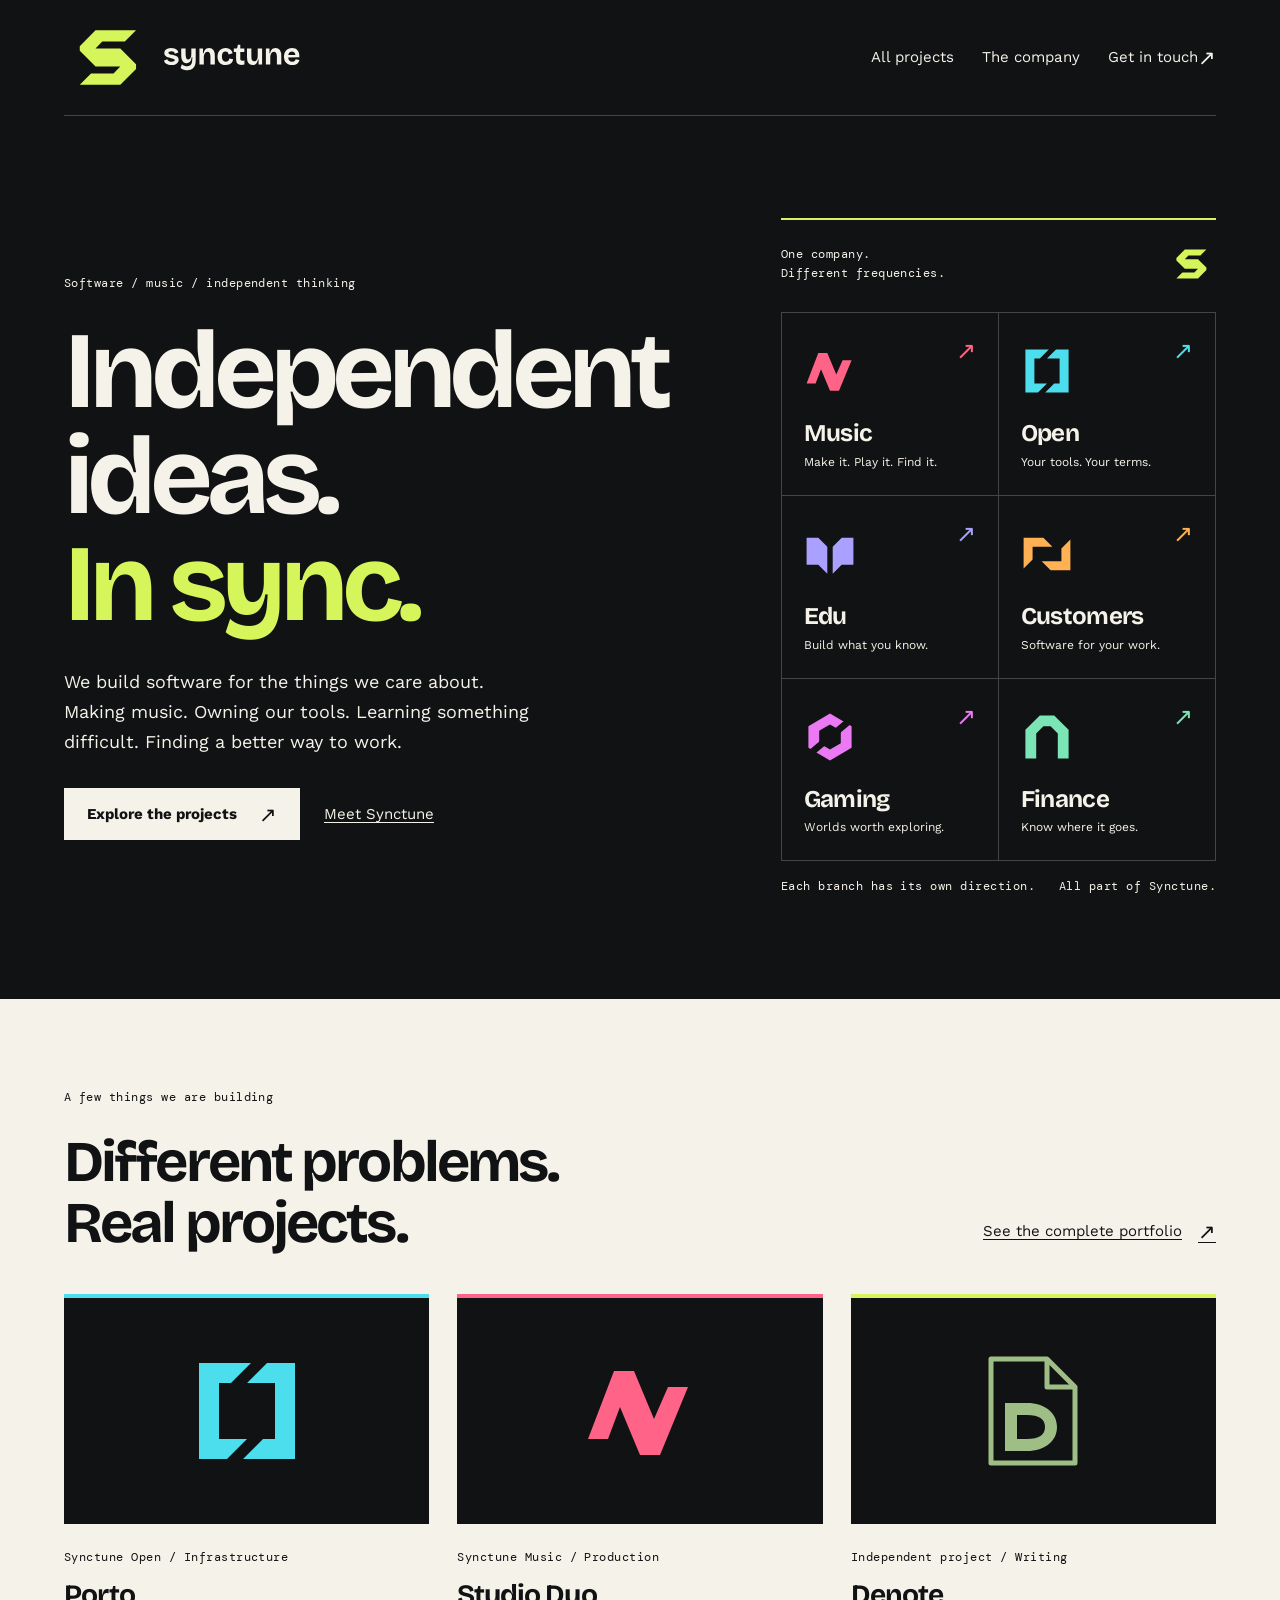
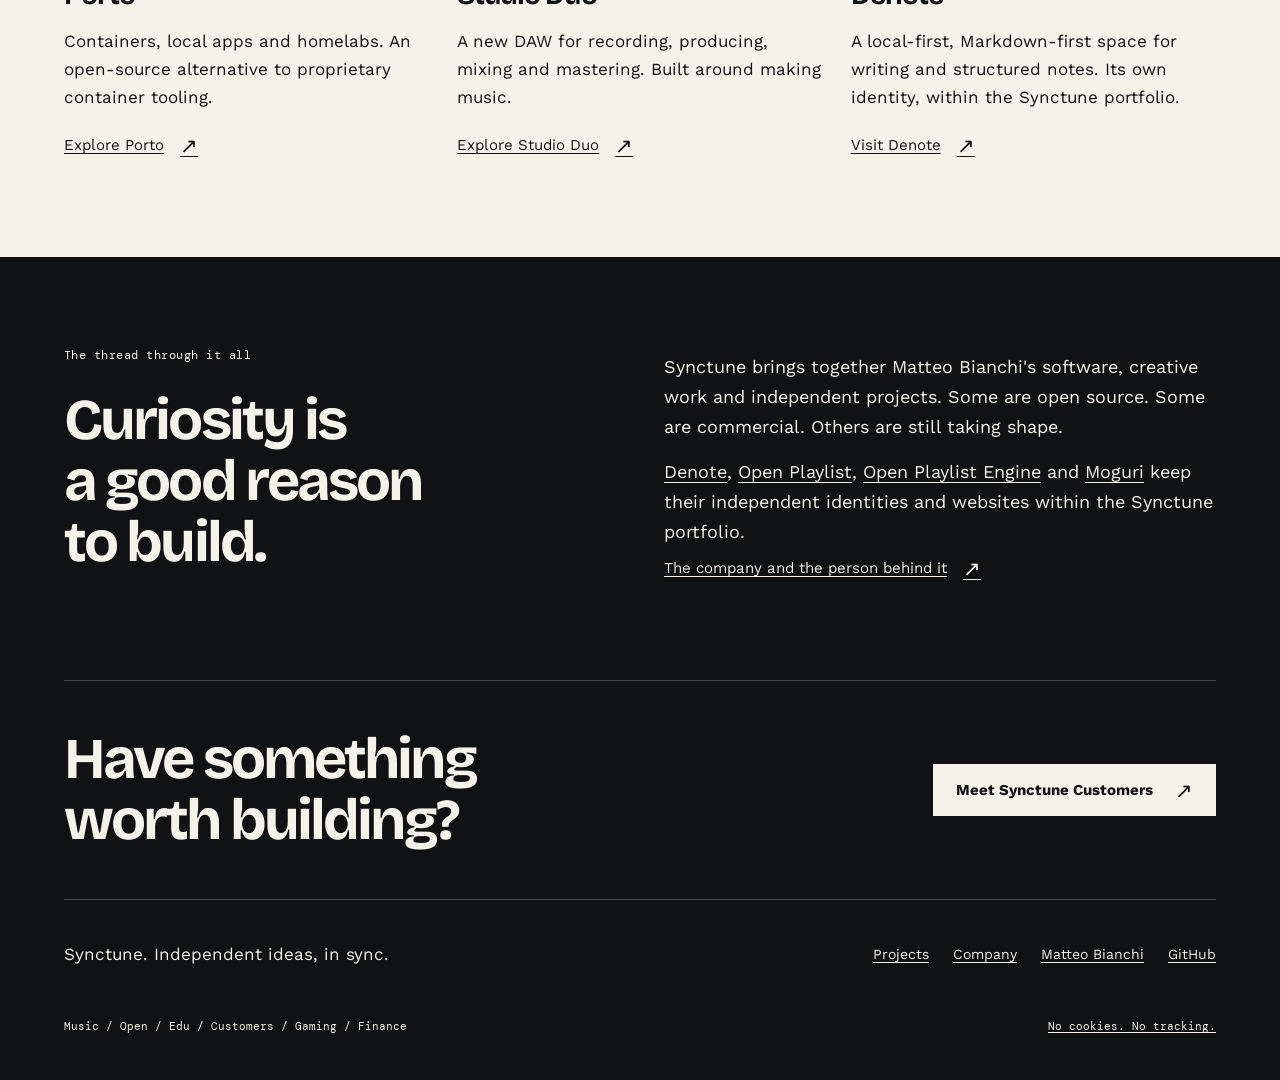
==== index.html @ 3200388b "Link independent projects to their planned websites" ====
<!doctype html>
<html lang="en">
<head>
  <meta charset="utf-8">
  <meta name="viewport" content="width=device-width, initial-scale=1">
  <meta name="description" content="Synctune is an independent company building software, music tools, games and practical ways to learn. Explore our branches, projects and the people behind them.">
  <meta name="theme-color" content="#111214">
  <meta property="og:type" content="website">
  <meta property="og:title" content="Synctune | Independent ideas, in sync">
  <meta property="og:description" content="Software, music, games and independent thinking. Meet the Synctune family.">
  <meta property="og:url" content="https://synctune.it/">
  <meta property="og:image" content="https://synctune.it/assets/social.png">
  <meta property="og:image:alt" content="Synctune's acid-citron Counterphase symbol and wordmark.">
  <link rel="canonical" href="https://synctune.it/">
  <link rel="icon" href="assets/favicon.svg" type="image/svg+xml">
  <link rel="apple-touch-icon" href="assets/apple-touch-icon.png">
  <link rel="stylesheet" href="assets/styles.css">
  <link rel="preload" href="assets/fonts/BricolageGrotesque-Bold.ttf" as="font" type="font/ttf" crossorigin>
  <title>Synctune | Independent ideas, in sync</title>
</head>
<body>
  <a class="skip-link" href="#main">Skip to content</a>
  <header class="site-header wrap">
    <a class="brand" href="index.html"><img src="assets/logo.svg" alt="Synctune home" width="881" height="320"></a>
    <nav class="site-nav" aria-label="Main navigation">
      <a href="projects.html">All projects</a>
      <a href="about.html">The company</a>
      <a href="about.html#contact">Get in touch <span class="arrow" aria-hidden="true">&#8599;</span></a>
    </nav>
  </header>
  <main id="main" tabindex="-1">
    <section class="hero wrap" aria-labelledby="hero-title">
      <div class="hero-copy">
        <p class="eyebrow">Software / music / independent thinking</p>
        <h1 id="hero-title">Independent<br>ideas.<br><span class="accent">In sync.</span></h1>
        <p>We build software for the things we care about. Making music. Owning our tools. Learning something difficult. Finding a better way to work.</p>
        <div class="actions">
          <a class="button" href="projects.html">Explore the projects <span class="arrow" aria-hidden="true">&#8599;</span></a>
          <a class="text-link" href="about.html">Meet Synctune</a>
        </div>
      </div>
      <div class="switchboard">
        <div class="board-heading">
          <p class="mono">One company.<br>Different frequencies.</p>
          <img src="assets/symbol.svg" alt="" width="320" height="320">
        </div>
        <nav class="routes" aria-label="Synctune branches">
          <a class="route theme-music" href="https://music.synctune.it">
            <img src="assets/branches/music.svg" alt="" width="320" height="320">
            <span><strong>Music</strong><small>Make it. Play it. Find it.</small></span>
            <span class="arrow" aria-hidden="true">&#8599;</span>
          </a>
          <a class="route theme-open" href="https://open.synctune.it">
            <img src="assets/branches/open.svg" alt="" width="320" height="320">
            <span><strong>Open</strong><small>Your tools. Your terms.</small></span>
            <span class="arrow" aria-hidden="true">&#8599;</span>
          </a>
          <a class="route theme-edu" href="https://edu.synctune.it">
            <img src="assets/branches/edu.svg" alt="" width="320" height="320">
            <span><strong>Edu</strong><small>Build what you know.</small></span>
            <span class="arrow" aria-hidden="true">&#8599;</span>
          </a>
          <a class="route theme-customers" href="https://customers.synctune.it">
            <img src="assets/branches/customers.svg" alt="" width="320" height="320">
            <span><strong>Customers</strong><small>Software for your work.</small></span>
            <span class="arrow" aria-hidden="true">&#8599;</span>
          </a>
          <a class="route theme-gaming" href="https://gaming.synctune.it">
            <img src="assets/branches/gaming.svg" alt="" width="320" height="320">
            <span><strong>Gaming</strong><small>Worlds worth exploring.</small></span>
            <span class="arrow" aria-hidden="true">&#8599;</span>
          </a>
          <a class="route theme-finance" href="https://finance.synctune.it">
            <img src="assets/branches/finance.svg" alt="" width="320" height="320">
            <span><strong>Finance</strong><small>Know where it goes.</small></span>
            <span class="arrow" aria-hidden="true">&#8599;</span>
          </a>
        </nav>
        <div class="board-caption mono">
          <span>Each branch has its own direction.</span>
          <span>All part of Synctune.</span>
        </div>
      </div>
    </section>
    <section class="section light" aria-labelledby="selected-title">
      <div class="wrap">
        <div class="section-heading">
          <div><p class="eyebrow">A few things we are building</p><h2 id="selected-title">Different problems.<br>Real projects.</h2></div>
          <a class="text-link" href="projects.html">See the complete portfolio <span class="arrow" aria-hidden="true">&#8599;</span></a>
        </div>
        <div class="featured-grid">
          <article class="featured theme-open">
            <div class="featured-art"><img src="assets/branches/open.svg" alt="" width="320" height="320" loading="lazy"></div>
            <p class="meta">Synctune Open / Infrastructure</p>
            <h3>Porto</h3>
            <p>Containers, local apps and homelabs. An open-source alternative to proprietary container tooling.</p>
            <a class="text-link" href="https://github.com/mbianchidev/porto">Explore Porto <span class="arrow" aria-hidden="true">&#8599;</span></a>
          </article>
          <article class="featured theme-music">
            <div class="featured-art"><img src="assets/branches/music.svg" alt="" width="320" height="320" loading="lazy"></div>
            <p class="meta">Synctune Music / Production</p>
            <h3>Studio Duo</h3>
            <p>A new DAW for recording, producing, mixing and mastering. Built around making music.</p>
            <a class="text-link" href="https://github.com/mbianchidev/studio-duo">Explore Studio Duo <span class="arrow" aria-hidden="true">&#8599;</span></a>
          </article>
          <article class="featured">
            <div class="featured-art"><img src="assets/denote.svg" alt="" width="320" height="320" loading="lazy"></div>
            <p class="meta">Independent project / Writing</p>
            <h3>Denote</h3>
            <p>A local-first, Markdown-first space for writing and structured notes. Its own identity, within the Synctune portfolio.</p>
            <a class="text-link" href="https://denote.synctune.it">Visit Denote <span class="arrow" aria-hidden="true">&#8599;</span></a>
          </article>
        </div>
      </div>
    </section>
    <section class="section wrap" aria-labelledby="company-title">
      <div class="statement">
        <div><p class="eyebrow">The thread through it all</p><h2 id="company-title">Curiosity is<br>a good reason<br>to build.</h2></div>
        <div class="statement-copy">
          <p>Synctune brings together Matteo Bianchi's software, creative work and independent projects. Some are open source. Some are commercial. Others are still taking shape.</p>
          <p><a href="https://denote.synctune.it">Denote</a>, <a href="https://open-playlist.synctune.it">Open Playlist</a>, <a href="https://op-engine.synctune.it">Open Playlist Engine</a> and <a href="https://moguri.synctune.it">Moguri</a> keep their independent identities and websites within the Synctune portfolio.</p>
          <a class="text-link" href="about.html">The company and the person behind it <span class="arrow" aria-hidden="true">&#8599;</span></a>
        </div>
      </div>
    </section>
    <div class="contact-band wrap">
      <h2>Have something<br>worth building?</h2>
      <a class="button" href="https://customers.synctune.it">Meet Synctune Customers <span class="arrow" aria-hidden="true">&#8599;</span></a>
    </div>
  </main>
  <footer class="site-footer wrap">
    <div class="footer-top">
      <p>Synctune. Independent ideas, in sync.</p>
      <nav class="footer-links" aria-label="Footer navigation">
        <a href="projects.html">Projects</a><a href="about.html">Company</a><a href="https://mbianchi.dev">Matteo Bianchi</a><a href="https://github.com/synctune-io">GitHub</a>
      </nav>
    </div>
    <div class="footer-bottom"><span>Music / Open / Edu / Customers / Gaming / Finance</span><a href="about.html#privacy">No cookies. No tracking.</a></div>
  </footer>
</body>
</html>
---- assets/styles.css ----
@font-face {
  font-family: "Bricolage Grotesque";
  src: url("fonts/BricolageGrotesque-Bold.ttf") format("truetype");
  font-style: normal;
  font-weight: 700;
  font-display: swap;
}

@font-face {
  font-family: "Work Sans";
  src: url("fonts/WorkSans-Regular.ttf") format("truetype");
  font-style: normal;
  font-weight: 400;
  font-display: swap;
}

@font-face {
  font-family: "Work Sans";
  src: url("fonts/WorkSans-Bold.ttf") format("truetype");
  font-style: normal;
  font-weight: 700;
  font-display: swap;
}

@font-face {
  font-family: "DM Mono";
  src: url("fonts/DMMono-Regular.ttf") format("truetype");
  font-style: normal;
  font-weight: 400;
  font-display: swap;
}

:root {
  color-scheme: dark;
  --ink: #111214;
  --paper: #F5F2E9;
  --signal: #D6F55A;
  --music: #FF6488;
  --open: #4CDEEC;
  --edu: #AAA0FF;
  --customers: #FFB153;
  --gaming: #EB79F4;
  --finance: #7CE5B5;
  --rule: rgb(245 242 233 / 23%);
  --measure: 1280px;
  --gutter: clamp(20px, 5vw, 80px);
  font-family: "Work Sans", sans-serif;
  font-synthesis: none;
  background: var(--ink);
  color: var(--paper);
}

* {
  box-sizing: border-box;
}

html {
  scroll-padding-top: 24px;
}

body {
  margin: 0;
  font-size: 17px;
  line-height: 1.65;
}

::selection {
  color: var(--ink);
  background: var(--signal);
}

[hidden] {
  display: none !important;
}

a {
  color: inherit;
  text-underline-offset: 0.22em;
  text-decoration-thickness: 1px;
}

button,
input,
select {
  font: inherit;
}

button,
select {
  cursor: pointer;
}

a,
button,
input,
select,
summary {
  -webkit-tap-highlight-color: transparent;
}

:focus-visible {
  outline: 3px solid currentColor;
  outline-offset: 6px;
}

img,
svg {
  display: block;
  max-width: 100%;
}

img {
  height: auto;
}

h1,
h2,
h3,
p,
figure {
  margin: 0;
}

h1,
h2,
h3 {
  font-family: "Bricolage Grotesque", sans-serif;
  font-weight: 700;
  text-wrap: balance;
}

h1 {
  font-size: clamp(3.75rem, 8.5vw, 8rem);
  letter-spacing: -0.065em;
  line-height: 0.98;
}

h2 {
  font-size: clamp(2.2rem, 4.5vw, 4.5rem);
  letter-spacing: -0.05em;
  line-height: 1.06;
}

h3 {
  font-size: 1.75rem;
  letter-spacing: -0.035em;
  line-height: 1.15;
}

p {
  max-width: 65ch;
}

p + p {
  margin-top: 1rem;
}

.wrap {
  width: min(var(--measure), calc(100% - var(--gutter) * 2));
  margin-inline: auto;
}

.skip-link {
  position: absolute;
  z-index: 10;
  top: 12px;
  left: var(--gutter);
  padding: 12px 20px;
  color: var(--ink);
  background: var(--paper);
  transform: translateY(-160%);
}

.skip-link:focus {
  transform: none;
}

.site-header {
  display: flex;
  align-items: center;
  justify-content: space-between;
  gap: 20px;
  min-height: 116px;
  border-bottom: 1px solid var(--rule);
}

.brand {
  display: block;
  flex: 0 0 auto;
  width: 248px;
}

.site-nav {
  display: flex;
  flex-wrap: wrap;
  align-items: center;
  gap: 8px 28px;
}

.site-nav a {
  display: inline-flex;
  align-items: center;
  min-height: 44px;
  text-decoration: none;
  font-size: 0.94rem;
}

.site-nav a:hover,
.site-nav a[aria-current="page"] {
  color: var(--signal);
  text-decoration: underline;
}

.eyebrow,
.meta,
.mono {
  font-family: "DM Mono", monospace;
  font-size: 0.75rem;
  font-weight: 400;
  letter-spacing: 0.04em;
  line-height: 1.6;
}

.eyebrow {
  margin-bottom: 24px;
}

.accent {
  color: var(--signal);
}

.hero {
  display: grid;
  grid-template-columns: 1.2fr 0.8fr;
  align-items: center;
  gap: clamp(36px, 5vw, 80px);
  padding-block: clamp(56px, 8vw, 112px);
}

.hero-copy > p:not(.eyebrow) {
  max-width: 43ch;
  margin-top: 30px;
  font-size: 1.125rem;
}

.actions {
  display: flex;
  flex-wrap: wrap;
  align-items: center;
  gap: 12px 24px;
  margin-top: 32px;
}

.button {
  display: inline-flex;
  justify-content: center;
  align-items: center;
  gap: 22px;
  min-height: 52px;
  padding: 12px 22px;
  border: 1px solid var(--paper);
  color: var(--ink);
  background: var(--paper);
  font-size: 0.94rem;
  font-weight: 700;
  line-height: 1.4;
  text-decoration: none;
}

.button:hover {
  border-color: var(--signal);
  background: var(--signal);
}

.text-link {
  display: inline-flex;
  align-items: center;
  gap: 16px;
  min-height: 44px;
  font-size: 0.94rem;
}

.arrow {
  display: inline-block;
  flex: 0 0 auto;
  font-family: sans-serif;
  font-size: 1.4em;
  line-height: 1;
}

.switchboard {
  position: relative;
  padding-top: 20px;
  border-top: 2px solid var(--signal);
}

.board-heading {
  display: flex;
  align-items: center;
  justify-content: space-between;
  gap: 20px;
  margin-bottom: 24px;
}

.board-heading img {
  width: 48px;
}

.routes {
  display: grid;
  grid-template-columns: 1fr 1fr;
  border-left: 1px solid var(--rule);
  border-top: 1px solid var(--rule);
}

.route {
  position: relative;
  display: flex;
  flex-direction: column;
  justify-content: space-between;
  gap: 12px;
  min-height: 174px;
  padding: 22px;
  border-right: 1px solid var(--rule);
  border-bottom: 1px solid var(--rule);
  text-decoration: none;
}

.route img {
  width: 72px;
  margin-left: -10px;
}

.route strong {
  display: block;
  font-family: "Bricolage Grotesque", sans-serif;
  font-size: 1.5rem;
  line-height: 1.2;
  letter-spacing: -0.03em;
}

.route small {
  display: block;
  margin-top: 5px;
  font-size: 0.75rem;
}

.route .arrow {
  position: absolute;
  top: 26px;
  right: 22px;
  color: var(--branch, var(--signal));
}

.route:hover {
  box-shadow: inset 0 0 0 2px var(--branch, var(--signal));
}

.theme-music { --branch: var(--music); }
.theme-open { --branch: var(--open); }
.theme-edu { --branch: var(--edu); }
.theme-customers { --branch: var(--customers); }
.theme-gaming { --branch: var(--gaming); }
.theme-finance { --branch: var(--finance); }

.board-caption {
  display: flex;
  justify-content: space-between;
  gap: 16px;
  margin-top: 16px;
}

.section {
  padding-block: clamp(56px, 7vw, 96px);
}

.light {
  color-scheme: light;
  color: var(--ink);
  background: var(--paper);
  --rule: rgb(17 18 20 / 25%);
}

.section-heading {
  display: flex;
  align-items: end;
  justify-content: space-between;
  gap: 28px;
  margin-bottom: 40px;
}

.section-heading h2 {
  max-width: 15ch;
}

.section-heading > p {
  max-width: 36ch;
}

.featured-grid {
  display: grid;
  grid-template-columns: repeat(3, minmax(0, 1fr));
  gap: 28px;
}

.featured-art {
  display: flex;
  align-items: center;
  justify-content: center;
  min-height: 230px;
  margin-bottom: 24px;
  overflow: hidden;
  color: var(--paper);
  background: var(--ink);
  border-top: 4px solid var(--branch, var(--signal));
}

.featured-art img {
  width: 160px;
}

.featured .meta {
  margin-bottom: 12px;
}

.featured p:not(.meta) {
  margin-top: 16px;
}

.featured .text-link {
  margin-top: 12px;
}

.statement {
  display: grid;
  grid-template-columns: 1fr 1fr;
  gap: 48px;
  align-items: start;
}

.statement h2 {
  max-width: 12ch;
}

.statement-copy {
  padding-top: 6px;
}

.statement-copy p {
  font-size: 1.125rem;
}

.branch-list {
  display: grid;
  grid-template-columns: repeat(3, minmax(0, 1fr));
  gap: 0 32px;
  margin-top: 56px;
}

.branch-list a {
  display: flex;
  align-items: center;
  justify-content: space-between;
  gap: 16px;
  min-height: 78px;
  border-top: 1px solid var(--rule);
  text-decoration: none;
}

.branch-list a:hover {
  color: var(--branch, var(--signal));
}

.branch-list img {
  width: 48px;
}

.branch-list span:not(.arrow) {
  flex: 1;
}

.page-intro {
  padding-block: 72px 56px;
}

.page-intro h1 {
  max-width: 13ch;
}

.page-intro > p:not(.eyebrow) {
  max-width: 57ch;
  margin-top: 28px;
  font-size: 1.125rem;
}

.directory-controls {
  display: flex;
  flex-wrap: wrap;
  align-items: end;
  gap: 20px;
  padding-block: 24px 32px;
  border-block: 1px solid var(--rule);
}

.field {
  flex: 1 1 280px;
}

.field label {
  display: block;
  margin-bottom: 8px;
  font-family: "DM Mono", monospace;
  font-size: 0.75rem;
}

input,
select {
  width: 100%;
  min-height: 52px;
  padding: 12px 16px;
  border: 1px solid var(--paper);
  border-radius: 0;
  color: var(--paper);
  background: var(--ink);
}

input::placeholder {
  color: var(--paper);
  opacity: 1;
}

input[type="search"] {
  appearance: none;
}

.directory-status {
  display: flex;
  justify-content: space-between;
  flex-wrap: wrap;
  gap: 16px;
  margin-top: 20px;
}

.directory-status p,
.directory-status output {
  font-size: 0.875rem;
}

.project-group {
  padding-block: 56px;
  border-bottom: 1px solid var(--rule);
}

.group-heading {
  display: flex;
  flex-wrap: wrap;
  align-items: center;
  gap: 20px;
  margin-bottom: 28px;
}

.group-heading img {
  width: 64px;
}

.group-heading h2 {
  flex: 1;
  font-size: clamp(2rem, 4vw, 3rem);
}

.group-heading > a {
  color: var(--branch, var(--signal));
}

.project-grid {
  display: grid;
  grid-template-columns: repeat(3, minmax(0, 1fr));
  gap: 16px;
}

.project-card {
  display: flex;
  flex-direction: column;
  align-items: start;
  gap: 16px;
  min-height: 252px;
  padding: 28px;
  border: 1px solid var(--rule);
  border-top: 2px solid var(--branch, var(--signal));
}

.project-card h3 {
  overflow-wrap: anywhere;
}

.project-card p:not(.meta) {
  font-size: 0.94rem;
}

.project-card > a,
.project-card > .availability {
  margin-top: auto;
}

.availability {
  padding-top: 8px;
  font-family: "DM Mono", monospace;
  font-size: 0.75rem;
  color: var(--branch, var(--signal));
}

.empty-results {
  padding-block: 64px;
}

.empty-results h2 {
  margin-bottom: 20px;
}

.note {
  padding: 24px;
  border-left: 2px solid var(--signal);
}

.founder {
  display: grid;
  grid-template-columns: 1fr 1fr;
  gap: 64px;
  align-items: center;
}

.nameplate {
  display: flex;
  flex-direction: column;
  align-items: start;
  justify-content: space-between;
  min-height: 390px;
  padding: 40px;
  border: 1px solid var(--ink);
  border-top: 6px solid var(--ink);
}

.nameplate .name {
  font-family: "Bricolage Grotesque", sans-serif;
  font-size: clamp(3.2rem, 5.5vw, 5.5rem);
  letter-spacing: -0.06em;
  line-height: 1;
}

.founder-copy h2 {
  margin-bottom: 28px;
}

.principles {
  display: grid;
  grid-template-columns: repeat(3, minmax(0, 1fr));
  gap: 40px;
  margin-top: 48px;
}

.principles article {
  padding-top: 24px;
  border-top: 2px solid var(--signal);
}

.principles p {
  margin-top: 20px;
}

.contact-band {
  display: flex;
  flex-wrap: wrap;
  justify-content: space-between;
  align-items: center;
  gap: 32px;
  padding-block: 48px;
  border-top: 1px solid var(--rule);
}

.contact-band h2 {
  max-width: 16ch;
}

.privacy-note {
  padding-bottom: 64px;
}

.privacy-note h2 {
  margin-bottom: 24px;
  font-size: 2rem;
}

.site-footer {
  padding-block: 32px;
  border-top: 1px solid var(--rule);
}

.footer-top,
.footer-bottom {
  display: flex;
  flex-wrap: wrap;
  justify-content: space-between;
  align-items: center;
  gap: 16px 32px;
}

.footer-top {
  margin-bottom: 28px;
}

.footer-links {
  display: flex;
  flex-wrap: wrap;
  gap: 4px 24px;
}

.footer-links a {
  display: inline-flex;
  align-items: center;
  min-height: 44px;
  font-size: 0.875rem;
}

.footer-bottom {
  font-family: "DM Mono", monospace;
  font-size: 0.6875rem;
}

.footer-bottom a {
  display: inline-flex;
  align-items: center;
  min-height: 44px;
}

@media (min-width: 1600px) {
  .hero {
    gap: 100px;
  }
}

@media (max-width: 1000px) {
  .hero {
    grid-template-columns: 1fr;
    align-items: start;
  }

  .hero-copy {
    max-width: 750px;
  }

  .hero h1 {
    font-size: clamp(4.5rem, 12vw, 7.5rem);
  }

  .routes {
    grid-template-columns: repeat(3, minmax(0, 1fr));
  }

  .featured-grid,
  .project-grid {
    grid-template-columns: repeat(2, minmax(0, 1fr));
  }

  .featured:last-child {
    grid-column: 1 / -1;
    max-width: 540px;
  }

  .founder {
    gap: 32px;
  }
}

@media (max-width: 700px) {
  .site-header {
    align-items: start;
    flex-direction: column;
    gap: 0;
    padding-bottom: 16px;
  }

  .brand {
    width: 224px;
    margin-left: -8px;
  }

  .site-nav {
    width: 100%;
    justify-content: space-between;
    gap: 8px 16px;
  }

  .site-nav a {
    font-size: 0.875rem;
  }

  .hero {
    gap: 48px;
  }

  .hero h1 {
    font-size: clamp(3rem, 14.75vw, 5.4rem);
  }

  .routes {
    grid-template-columns: repeat(2, minmax(0, 1fr));
  }

  .route {
    min-height: 164px;
    padding: 18px;
  }

  .route strong {
    font-size: 1.375rem;
  }

  .route .arrow {
    right: 18px;
  }

  .board-caption {
    flex-direction: column;
    gap: 4px;
  }

  .featured-grid,
  .project-grid,
  .statement,
  .founder,
  .principles {
    grid-template-columns: 1fr;
  }

  .featured:last-child {
    grid-column: auto;
    max-width: none;
  }

  .featured-grid {
    gap: 40px;
  }

  .section-heading {
    align-items: start;
    flex-direction: column;
  }

  .branch-list {
    grid-template-columns: repeat(2, minmax(0, 1fr));
    gap: 0 20px;
  }

  .branch-list img {
    width: 36px;
  }

  .branch-list a {
    gap: 8px;
    font-size: 0.875rem;
  }

  .branch-list .arrow {
    display: none;
  }

  .page-intro {
    padding-top: 56px;
  }

  .page-intro h1 {
    font-size: clamp(3.6rem, 12vw, 5.5rem);
  }

  .group-heading {
    gap: 12px;
  }

  .group-heading > a {
    flex-basis: 100%;
  }

  .project-card {
    min-height: 220px;
  }

  .nameplate {
    min-height: 330px;
    padding: 28px;
  }
}

@media (prefers-reduced-motion: no-preference) {
  .route,
  .button {
    transition: background-color 160ms ease, box-shadow 160ms ease, border-color 160ms ease;
  }

  .hero-copy {
    animation: arrive 500ms ease-out both;
  }

  @keyframes arrive {
    from { opacity: 0; transform: translateY(12px); }
    to { opacity: 1; transform: translateY(0); }
  }
}

@media print {
  :root {
    color-scheme: light;
    color: #111214;
    background: white;
  }

  .site-header,
  .site-footer,
  .directory-controls,
  .switchboard {
    display: none;
  }

  .project-grid,
  .featured-grid {
    grid-template-columns: 1fr 1fr;
  }

  .project-card {
    break-inside: avoid;
    border-color: #111214;
  }

  .accent,
  .availability,
  .group-heading > a {
    color: #111214;
  }
}
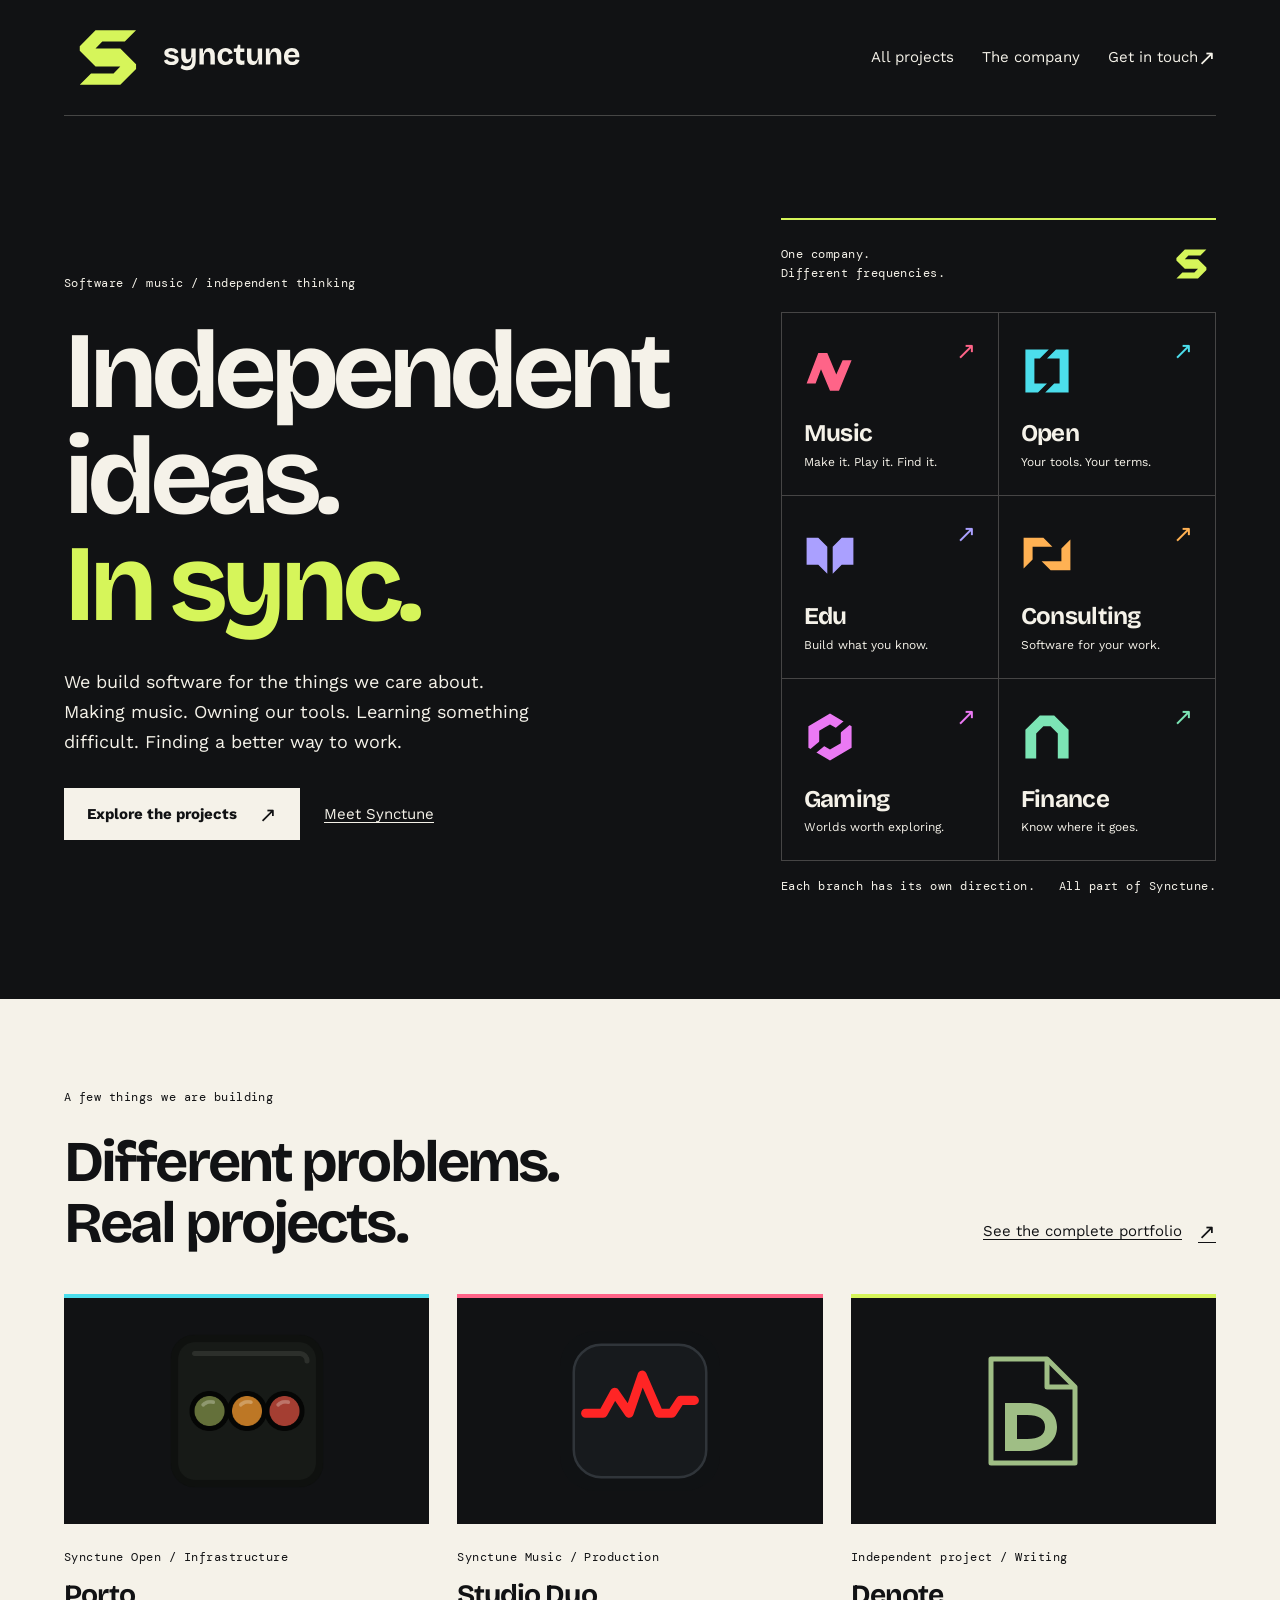
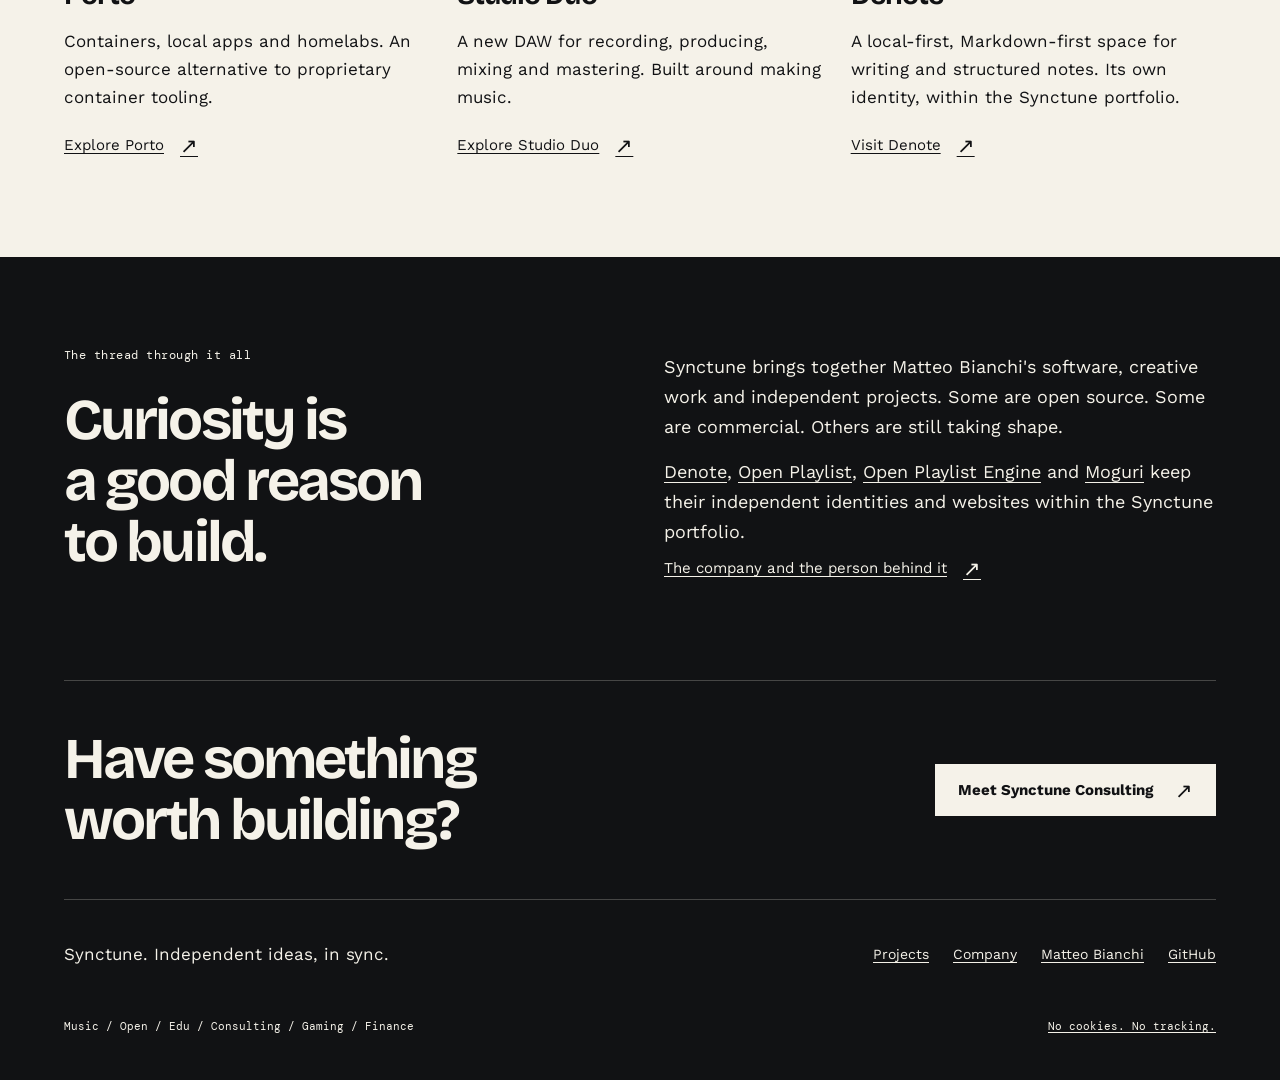
==== commit 5ff69919: "Use project logos and correct Synctune Consulting branding" ====
--- a/index.html
+++ b/index.html
@@ -60,9 +60,9 @@
             <span><strong>Edu</strong><small>Build what you know.</small></span>
             <span class="arrow" aria-hidden="true">&#8599;</span>
           </a>
-          <a class="route theme-customers" href="https://customers.synctune.it">
-            <img src="assets/branches/customers.svg" alt="" width="320" height="320">
-            <span><strong>Customers</strong><small>Software for your work.</small></span>
+          <a class="route theme-consulting" href="https://consulting.synctune.it">
+            <img src="assets/branches/consulting.svg" alt="" width="320" height="320">
+            <span><strong>Consulting</strong><small>Software for your work.</small></span>
             <span class="arrow" aria-hidden="true">&#8599;</span>
           </a>
           <a class="route theme-gaming" href="https://gaming.synctune.it">
@@ -90,14 +90,14 @@
         </div>
         <div class="featured-grid">
           <article class="featured theme-open">
-            <div class="featured-art"><img src="assets/branches/open.svg" alt="" width="320" height="320" loading="lazy"></div>
+            <div class="featured-art"><img src="assets/projects/porto.png" alt="" width="1024" height="1024" loading="lazy"></div>
             <p class="meta">Synctune Open / Infrastructure</p>
             <h3>Porto</h3>
             <p>Containers, local apps and homelabs. An open-source alternative to proprietary container tooling.</p>
             <a class="text-link" href="https://github.com/mbianchidev/porto">Explore Porto <span class="arrow" aria-hidden="true">&#8599;</span></a>
           </article>
           <article class="featured theme-music">
-            <div class="featured-art"><img src="assets/branches/music.svg" alt="" width="320" height="320" loading="lazy"></div>
+            <div class="featured-art"><img src="assets/projects/studio-duo.svg" alt="" width="1024" height="1024" loading="lazy"></div>
             <p class="meta">Synctune Music / Production</p>
             <h3>Studio Duo</h3>
             <p>A new DAW for recording, producing, mixing and mastering. Built around making music.</p>
@@ -125,7 +125,7 @@
     </section>
     <div class="contact-band wrap">
       <h2>Have something<br>worth building?</h2>
-      <a class="button" href="https://customers.synctune.it">Meet Synctune Customers <span class="arrow" aria-hidden="true">&#8599;</span></a>
+      <a class="button" href="https://consulting.synctune.it">Meet Synctune Consulting <span class="arrow" aria-hidden="true">&#8599;</span></a>
     </div>
   </main>
   <footer class="site-footer wrap">
@@ -135,7 +135,7 @@
         <a href="projects.html">Projects</a><a href="about.html">Company</a><a href="https://mbianchi.dev">Matteo Bianchi</a><a href="https://github.com/synctune-io">GitHub</a>
       </nav>
     </div>
-    <div class="footer-bottom"><span>Music / Open / Edu / Customers / Gaming / Finance</span><a href="about.html#privacy">No cookies. No tracking.</a></div>
+    <div class="footer-bottom"><span>Music / Open / Edu / Consulting / Gaming / Finance</span><a href="about.html#privacy">No cookies. No tracking.</a></div>
   </footer>
 </body>
 </html>
--- a/assets/styles.css
+++ b/assets/styles.css
@@ -38,7 +38,7 @@
   --music: #FF6488;
   --open: #4CDEEC;
   --edu: #AAA0FF;
-  --customers: #FFB153;
+  --consulting: #FFB153;
   --gaming: #EB79F4;
   --finance: #7CE5B5;
   --rule: rgb(245 242 233 / 23%);
@@ -359,7 +359,7 @@
 .theme-music { --branch: var(--music); }
 .theme-open { --branch: var(--open); }
 .theme-edu { --branch: var(--edu); }
-.theme-customers { --branch: var(--customers); }
+.theme-consulting { --branch: var(--consulting); }
 .theme-gaming { --branch: var(--gaming); }
 .theme-finance { --branch: var(--finance); }
 
@@ -593,6 +593,18 @@
   overflow-wrap: anywhere;
 }
 
+.project-title {
+  display: flex;
+  align-items: center;
+  gap: 12px;
+  min-width: 0;
+}
+
+.project-title img {
+  flex: 0 0 48px;
+  width: 48px;
+}
+
 .project-card p:not(.meta) {
   font-size: 0.94rem;
 }
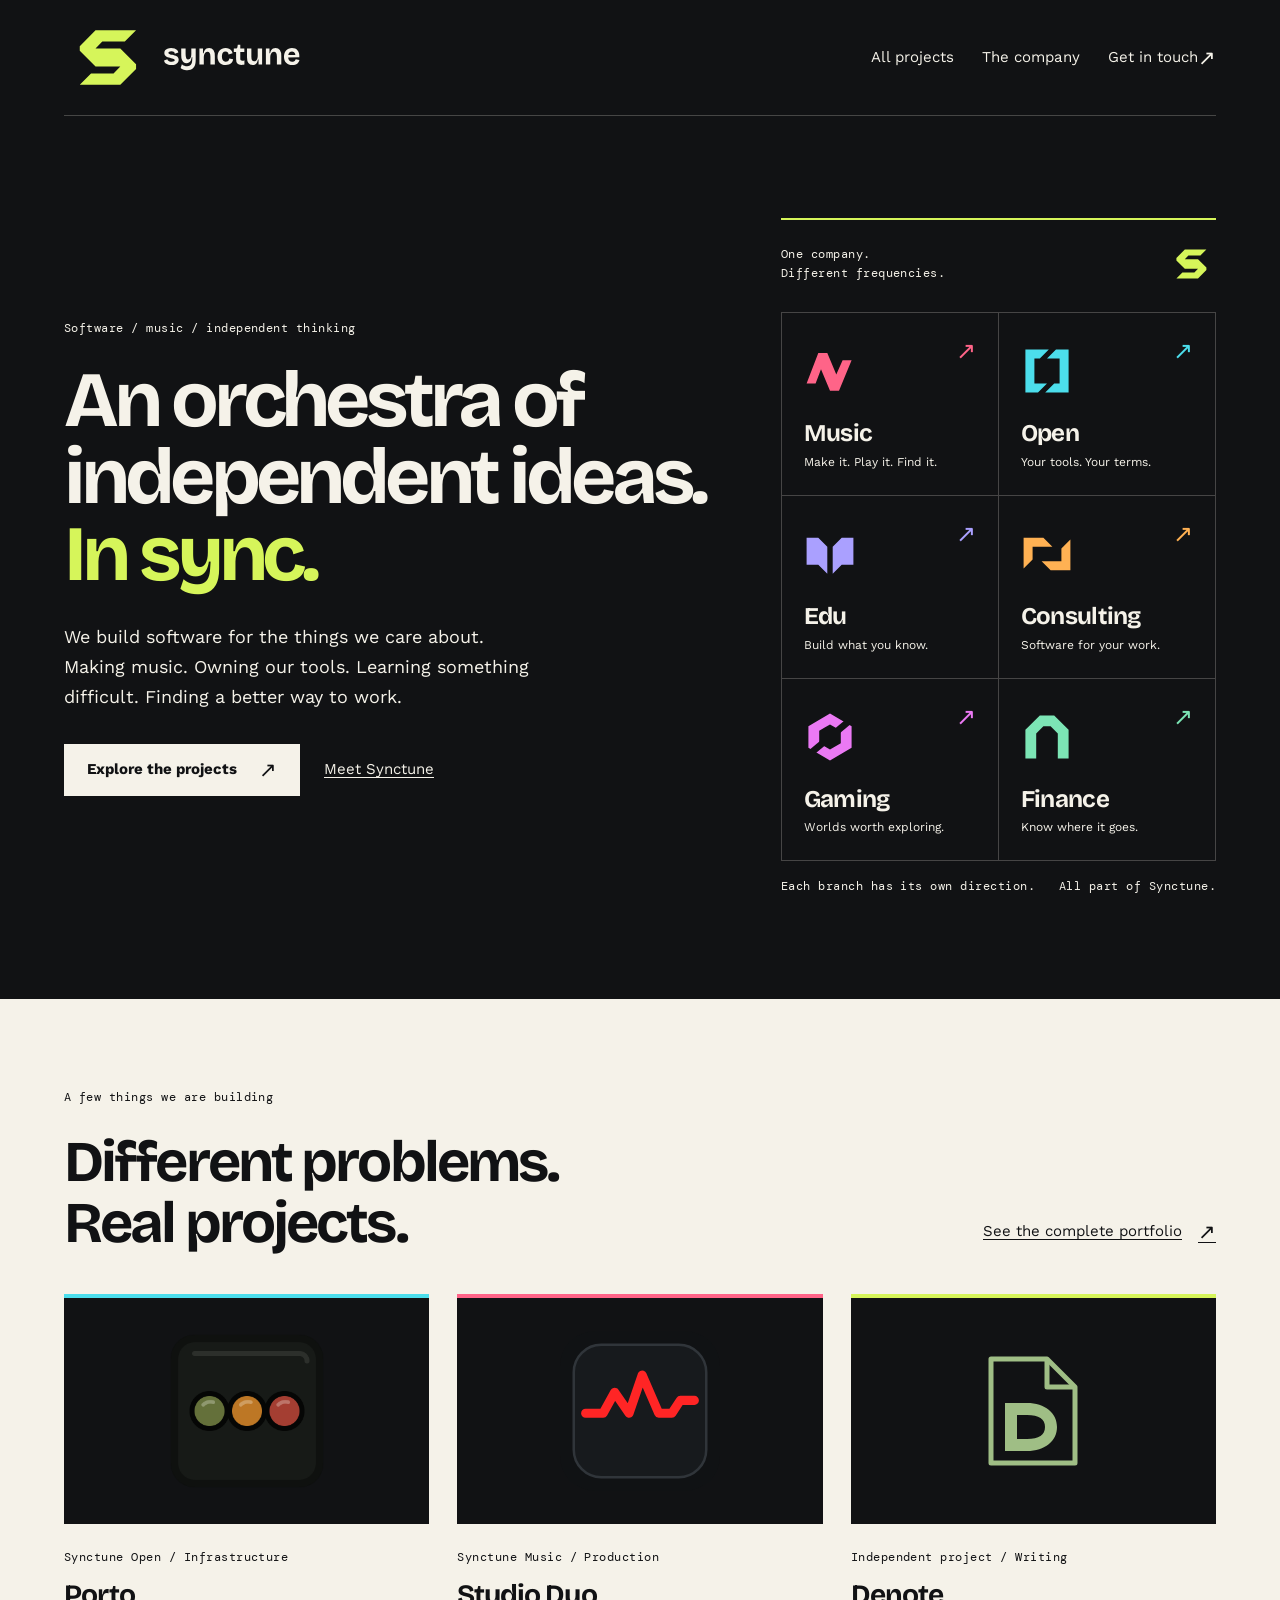
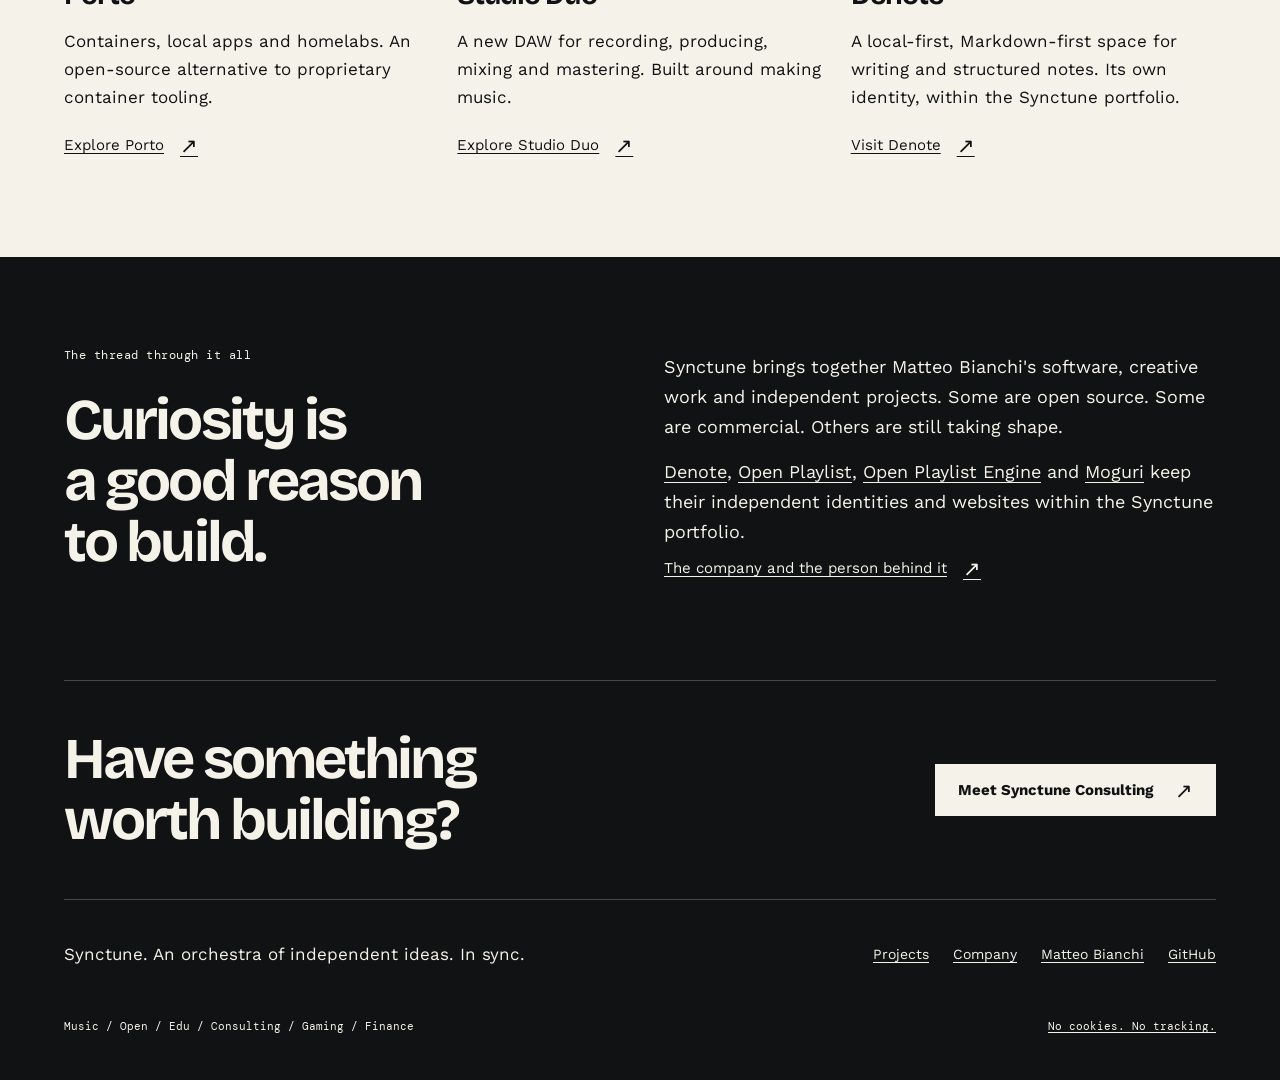
==== commit adb2cc6e: "Use the orchestra headline across the Synctune site" ====
--- a/index.html
+++ b/index.html
@@ -6,7 +6,7 @@
   <meta name="description" content="Synctune is an independent company building software, music tools, games and practical ways to learn. Explore our branches, projects and the people behind them.">
   <meta name="theme-color" content="#111214">
   <meta property="og:type" content="website">
-  <meta property="og:title" content="Synctune | Independent ideas, in sync">
+  <meta property="og:title" content="Synctune | An orchestra of independent ideas. In sync.">
   <meta property="og:description" content="Software, music, games and independent thinking. Meet the Synctune family.">
   <meta property="og:url" content="https://synctune.it/">
   <meta property="og:image" content="https://synctune.it/assets/social.png">
@@ -16,7 +16,7 @@
   <link rel="apple-touch-icon" href="assets/apple-touch-icon.png">
   <link rel="stylesheet" href="assets/styles.css">
   <link rel="preload" href="assets/fonts/BricolageGrotesque-Bold.ttf" as="font" type="font/ttf" crossorigin>
-  <title>Synctune | Independent ideas, in sync</title>
+  <title>Synctune | An orchestra of independent ideas. In sync.</title>
 </head>
 <body>
   <a class="skip-link" href="#main">Skip to content</a>
@@ -32,7 +32,7 @@
     <section class="hero wrap" aria-labelledby="hero-title">
       <div class="hero-copy">
         <p class="eyebrow">Software / music / independent thinking</p>
-        <h1 id="hero-title">Independent<br>ideas.<br><span class="accent">In sync.</span></h1>
+        <h1 id="hero-title">An orchestra of independent ideas.<br><span class="accent">In sync.</span></h1>
         <p>We build software for the things we care about. Making music. Owning our tools. Learning something difficult. Finding a better way to work.</p>
         <div class="actions">
           <a class="button" href="projects.html">Explore the projects <span class="arrow" aria-hidden="true">&#8599;</span></a>
@@ -130,7 +130,7 @@
   </main>
   <footer class="site-footer wrap">
     <div class="footer-top">
-      <p>Synctune. Independent ideas, in sync.</p>
+      <p>Synctune. An orchestra of independent ideas. In sync.</p>
       <nav class="footer-links" aria-label="Footer navigation">
         <a href="projects.html">Projects</a><a href="about.html">Company</a><a href="https://mbianchi.dev">Matteo Bianchi</a><a href="https://github.com/synctune-io">GitHub</a>
       </nav>
--- a/assets/styles.css
+++ b/assets/styles.css
@@ -237,6 +237,14 @@
   padding-block: clamp(56px, 8vw, 112px);
 }
 
+.hero-copy {
+  container-type: inline-size;
+}
+
+.hero h1 {
+  font-size: clamp(2.125rem, 12cqw, 5.5rem);
+}
+
 .hero-copy > p:not(.eyebrow) {
   max-width: 43ch;
   margin-top: 30px;
@@ -760,10 +768,6 @@
     max-width: 750px;
   }
 
-  .hero h1 {
-    font-size: clamp(4.5rem, 12vw, 7.5rem);
-  }
-
   .routes {
     grid-template-columns: repeat(3, minmax(0, 1fr));
   }
@@ -810,10 +814,6 @@
     gap: 48px;
   }
 
-  .hero h1 {
-    font-size: clamp(3rem, 14.75vw, 5.4rem);
-  }
-
   .routes {
     grid-template-columns: repeat(2, minmax(0, 1fr));
   }
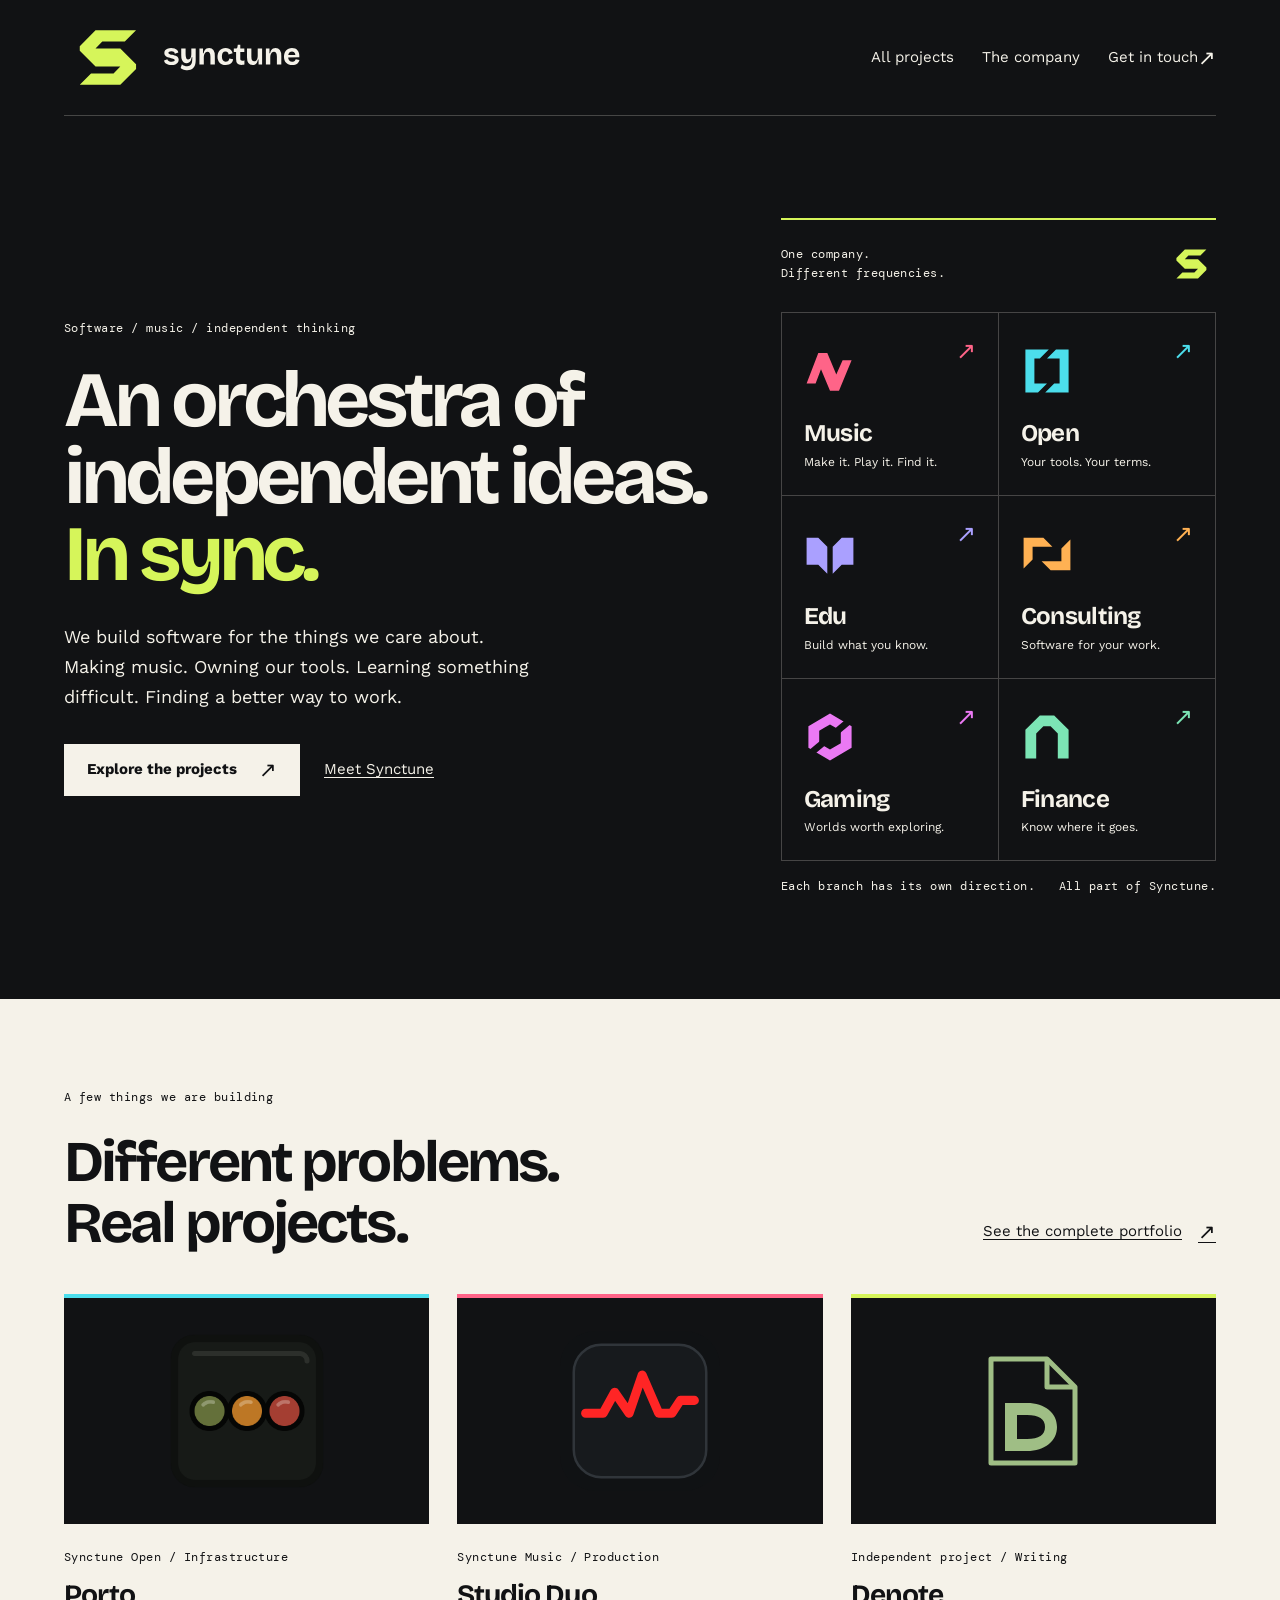
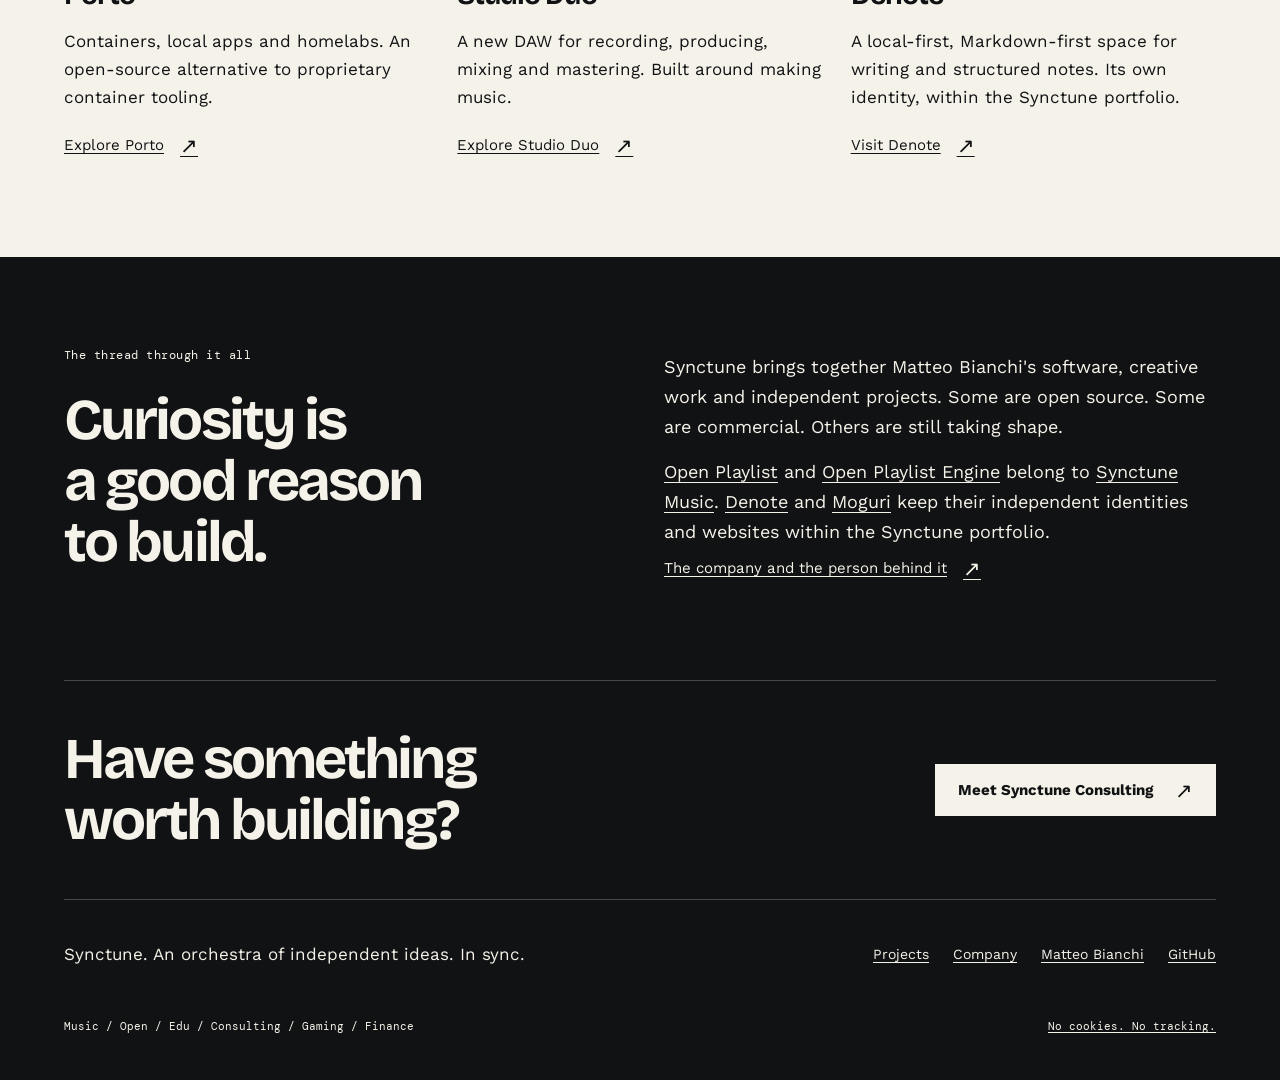
==== commit c29a7490: "Place Open Playlist projects in the Music portfolio" ====
--- a/index.html
+++ b/index.html
@@ -118,7 +118,7 @@
         <div><p class="eyebrow">The thread through it all</p><h2 id="company-title">Curiosity is<br>a good reason<br>to build.</h2></div>
         <div class="statement-copy">
           <p>Synctune brings together Matteo Bianchi's software, creative work and independent projects. Some are open source. Some are commercial. Others are still taking shape.</p>
-          <p><a href="https://denote.synctune.it">Denote</a>, <a href="https://open-playlist.synctune.it">Open Playlist</a>, <a href="https://op-engine.synctune.it">Open Playlist Engine</a> and <a href="https://moguri.synctune.it">Moguri</a> keep their independent identities and websites within the Synctune portfolio.</p>
+          <p><a href="https://open-playlist.synctune.it">Open Playlist</a> and <a href="https://op-engine.synctune.it">Open Playlist Engine</a> belong to <a href="https://music.synctune.it">Synctune Music</a>. <a href="https://denote.synctune.it">Denote</a> and <a href="https://moguri.synctune.it">Moguri</a> keep their independent identities and websites within the Synctune portfolio.</p>
           <a class="text-link" href="about.html">The company and the person behind it <span class="arrow" aria-hidden="true">&#8599;</span></a>
         </div>
       </div>
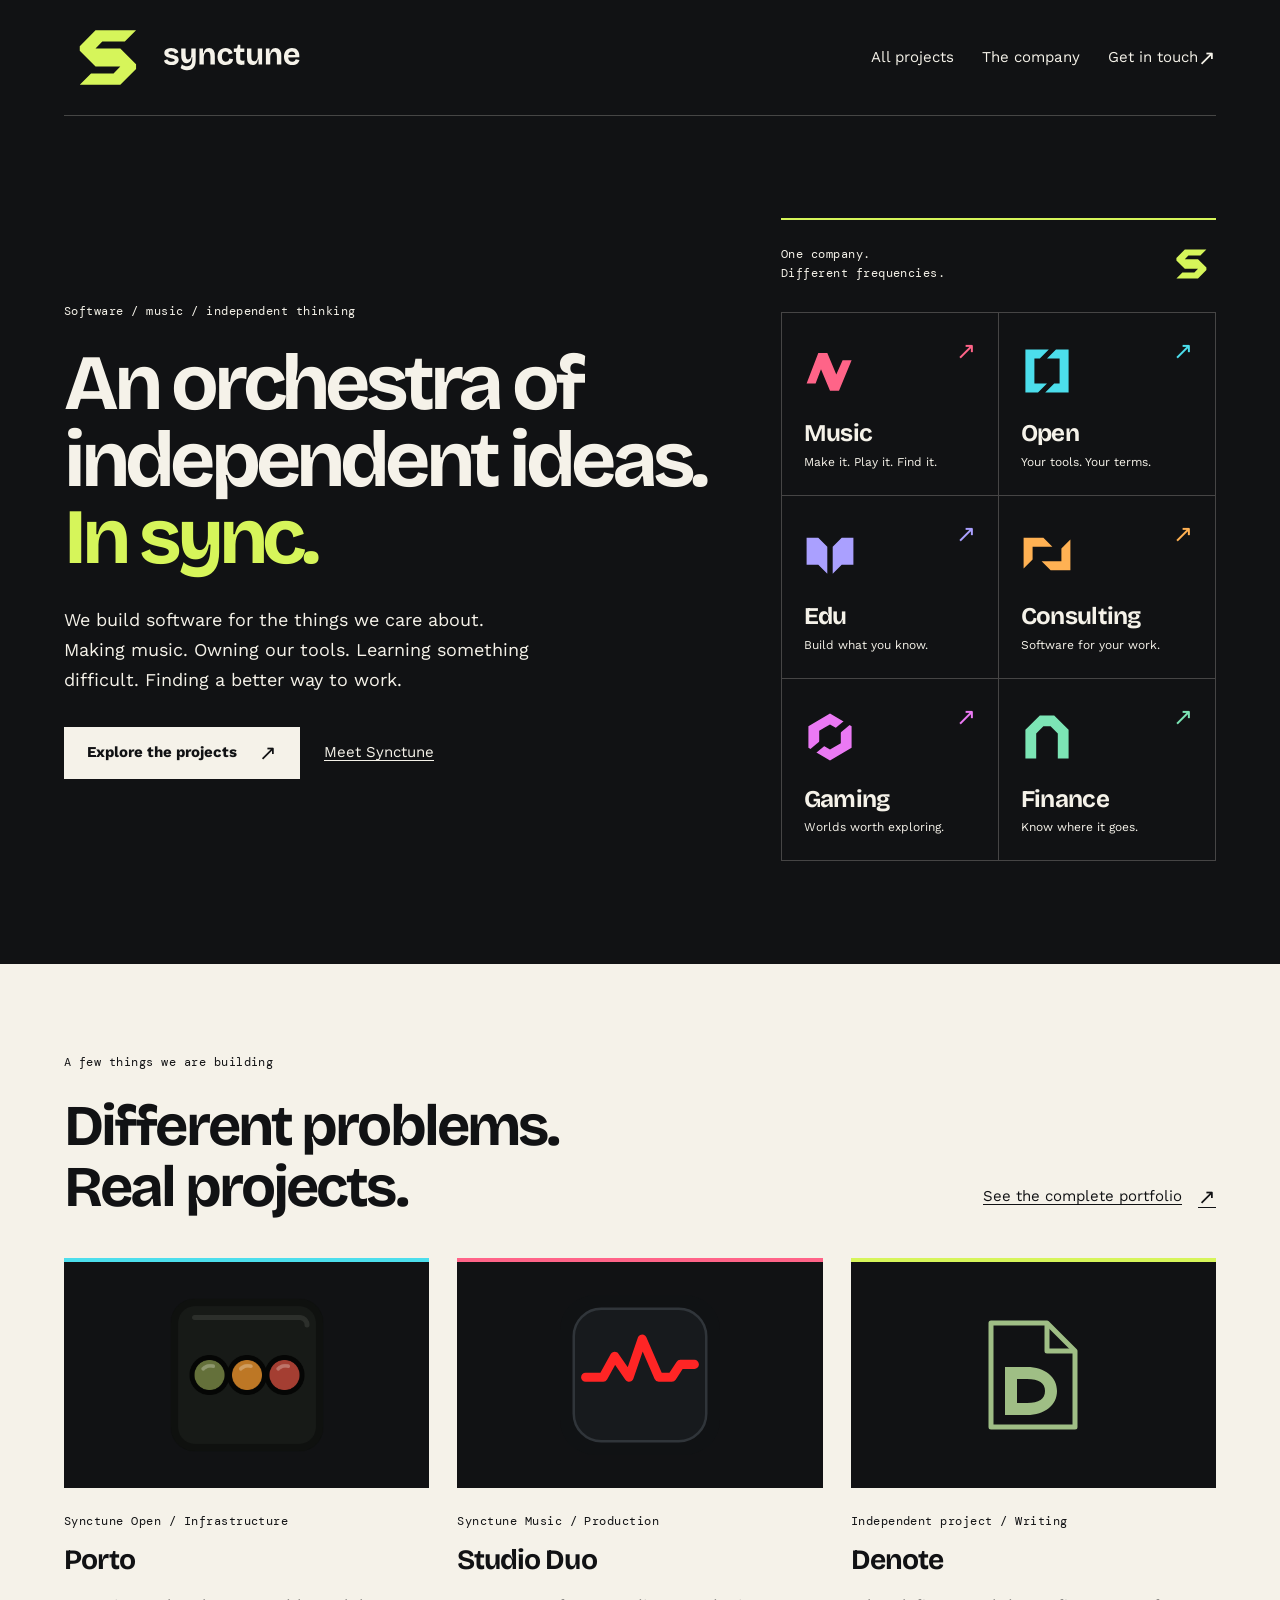
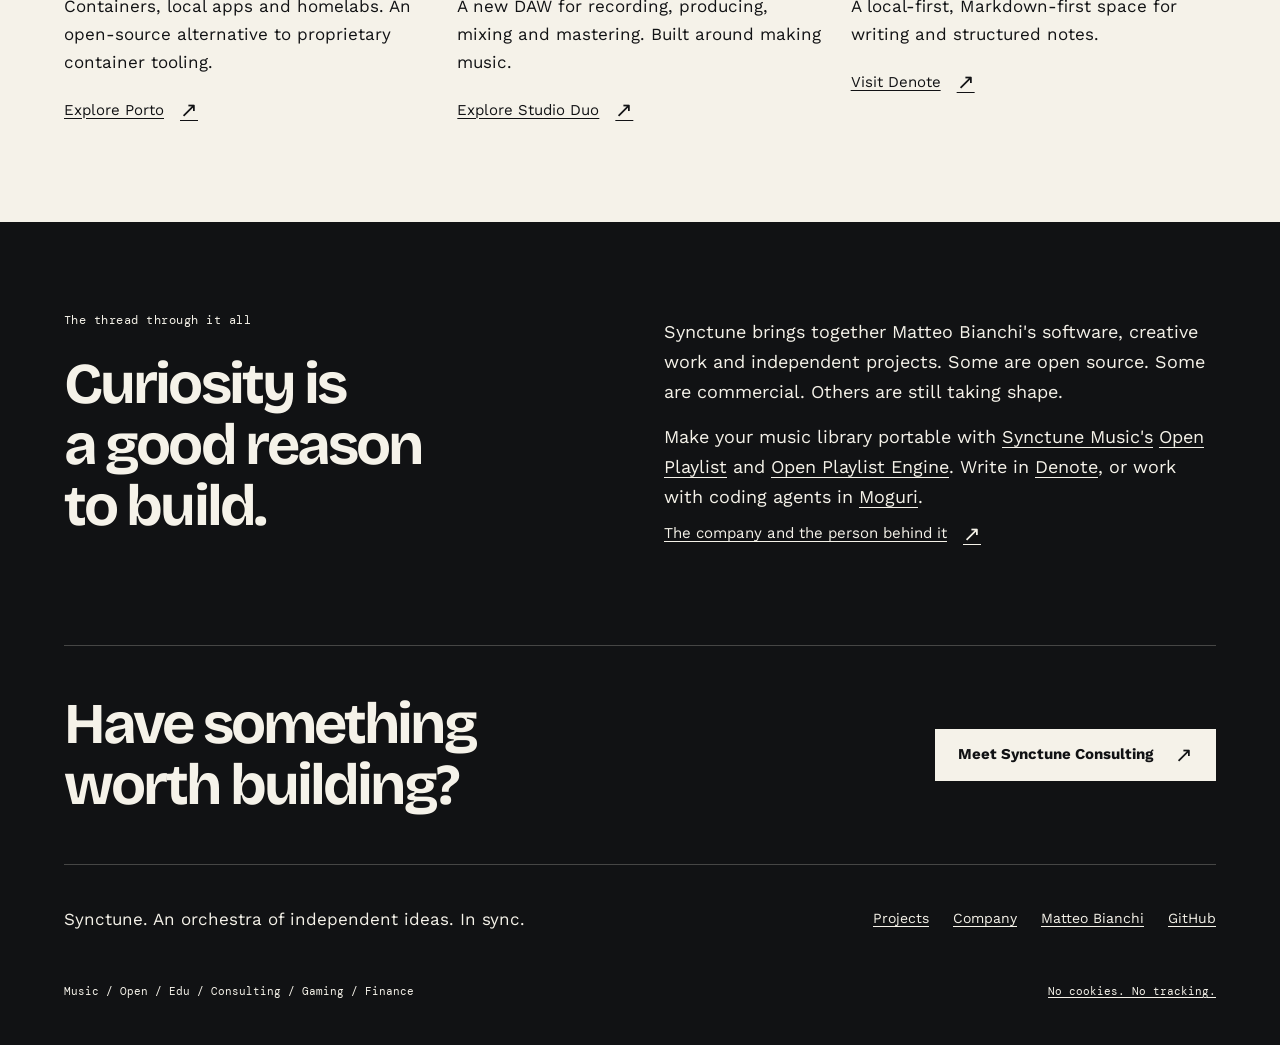
==== commit dde95013: "Use official project logos and remove brand-structure copy" ====
--- a/index.html
+++ b/index.html
@@ -76,10 +76,6 @@
             <span class="arrow" aria-hidden="true">&#8599;</span>
           </a>
         </nav>
-        <div class="board-caption mono">
-          <span>Each branch has its own direction.</span>
-          <span>All part of Synctune.</span>
-        </div>
       </div>
     </section>
     <section class="section light" aria-labelledby="selected-title">
@@ -107,7 +103,7 @@
             <div class="featured-art"><img src="assets/denote.svg" alt="" width="320" height="320" loading="lazy"></div>
             <p class="meta">Independent project / Writing</p>
             <h3>Denote</h3>
-            <p>A local-first, Markdown-first space for writing and structured notes. Its own identity, within the Synctune portfolio.</p>
+            <p>A local-first, Markdown-first space for writing and structured notes.</p>
             <a class="text-link" href="https://denote.synctune.it">Visit Denote <span class="arrow" aria-hidden="true">&#8599;</span></a>
           </article>
         </div>
@@ -118,7 +114,7 @@
         <div><p class="eyebrow">The thread through it all</p><h2 id="company-title">Curiosity is<br>a good reason<br>to build.</h2></div>
         <div class="statement-copy">
           <p>Synctune brings together Matteo Bianchi's software, creative work and independent projects. Some are open source. Some are commercial. Others are still taking shape.</p>
-          <p><a href="https://open-playlist.synctune.it">Open Playlist</a> and <a href="https://op-engine.synctune.it">Open Playlist Engine</a> belong to <a href="https://music.synctune.it">Synctune Music</a>. <a href="https://denote.synctune.it">Denote</a> and <a href="https://moguri.synctune.it">Moguri</a> keep their independent identities and websites within the Synctune portfolio.</p>
+          <p>Make your music library portable with <a href="https://music.synctune.it">Synctune Music's</a> <a href="https://open-playlist.synctune.it">Open Playlist</a> and <a href="https://op-engine.synctune.it">Open Playlist Engine</a>. Write in <a href="https://denote.synctune.it">Denote</a>, or work with coding agents in <a href="https://moguri.synctune.it">Moguri</a>.</p>
           <a class="text-link" href="about.html">The company and the person behind it <span class="arrow" aria-hidden="true">&#8599;</span></a>
         </div>
       </div>
--- a/assets/styles.css
+++ b/assets/styles.css
@@ -371,13 +371,6 @@
 .theme-gaming { --branch: var(--gaming); }
 .theme-finance { --branch: var(--finance); }
 
-.board-caption {
-  display: flex;
-  justify-content: space-between;
-  gap: 16px;
-  margin-top: 16px;
-}
-
 .section {
   padding-block: clamp(56px, 7vw, 96px);
 }
@@ -609,8 +602,21 @@
 }
 
 .project-title img {
-  flex: 0 0 48px;
-  width: 48px;
+  flex: 0 0 64px;
+  width: 64px;
+  height: 64px;
+  object-fit: contain;
+  background: var(--ink);
+}
+
+.project-title.logo-wordmark {
+  align-items: start;
+  flex-direction: column;
+}
+
+.project-title.logo-wordmark img {
+  flex: none;
+  width: min(220px, 100%);
 }
 
 .project-card p:not(.meta) {
@@ -831,11 +837,6 @@
     right: 18px;
   }
 
-  .board-caption {
-    flex-direction: column;
-    gap: 4px;
-  }
-
   .featured-grid,
   .project-grid,
   .statement,
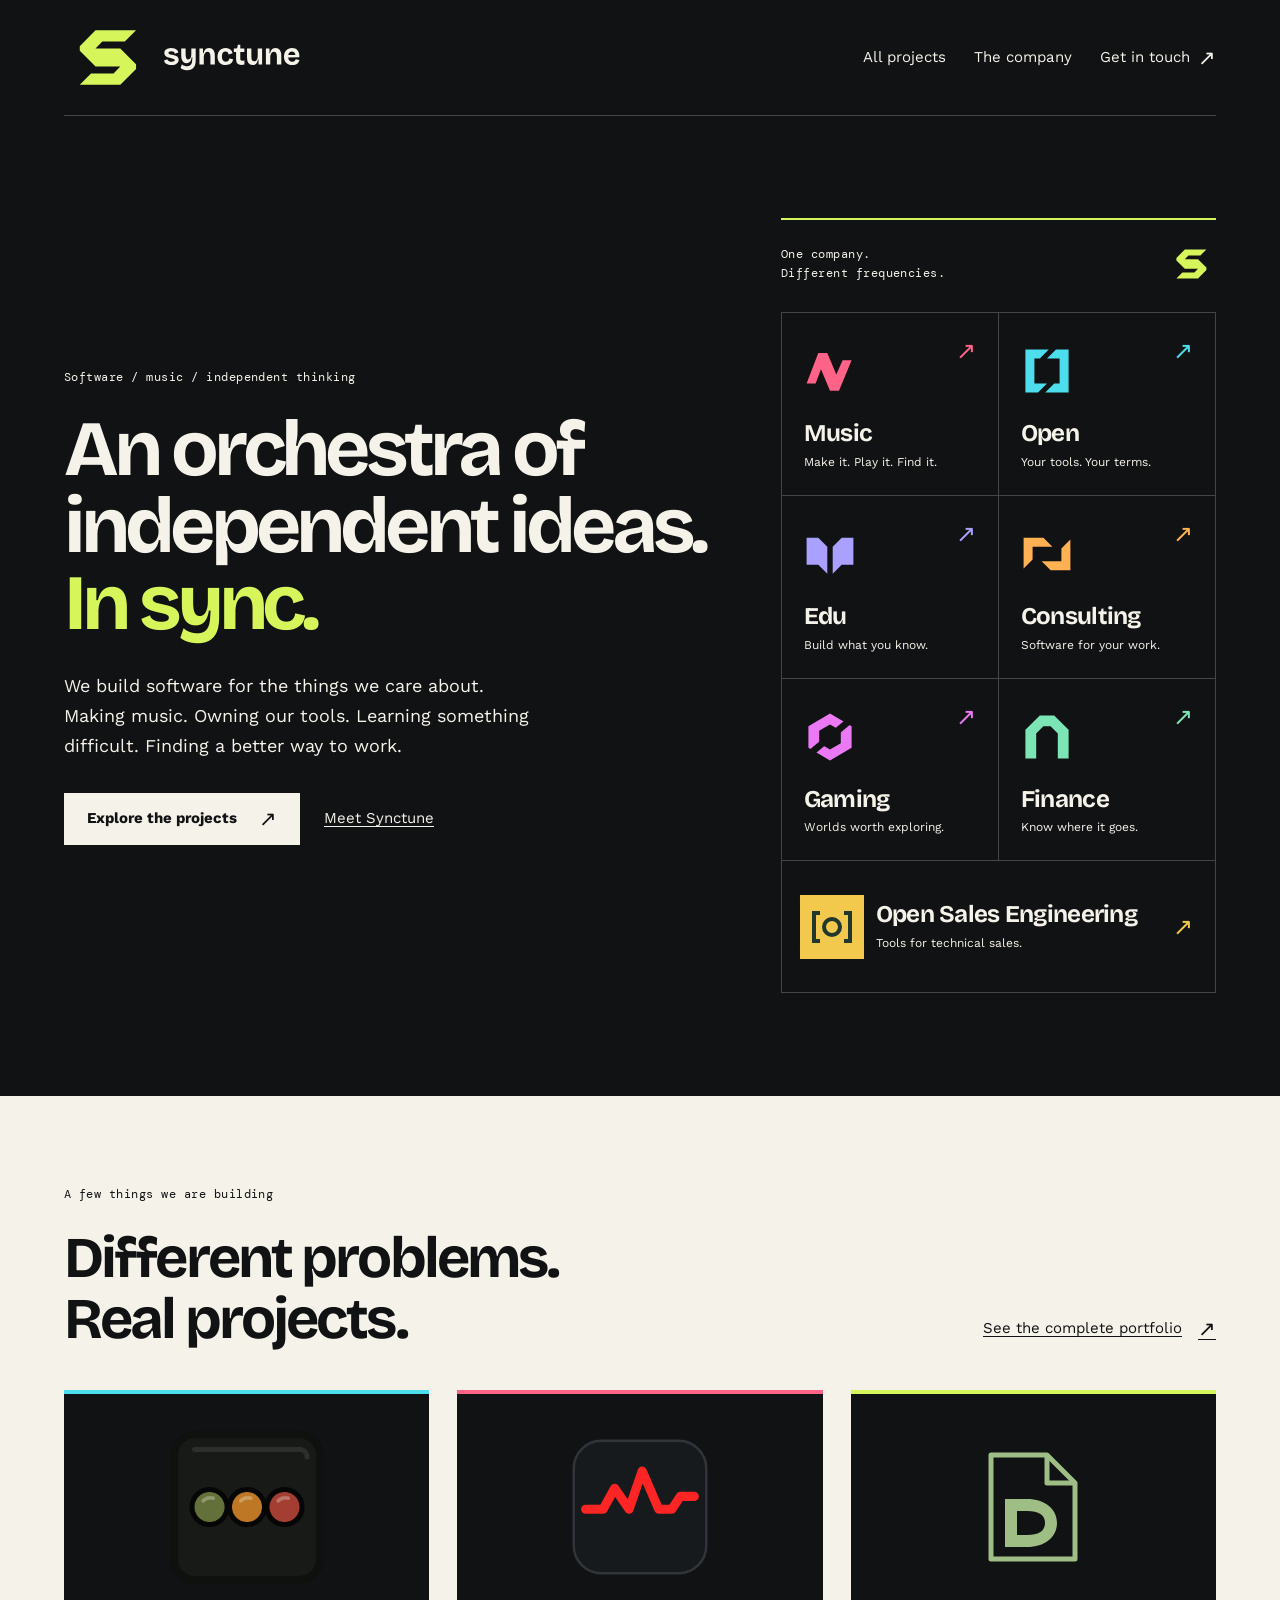
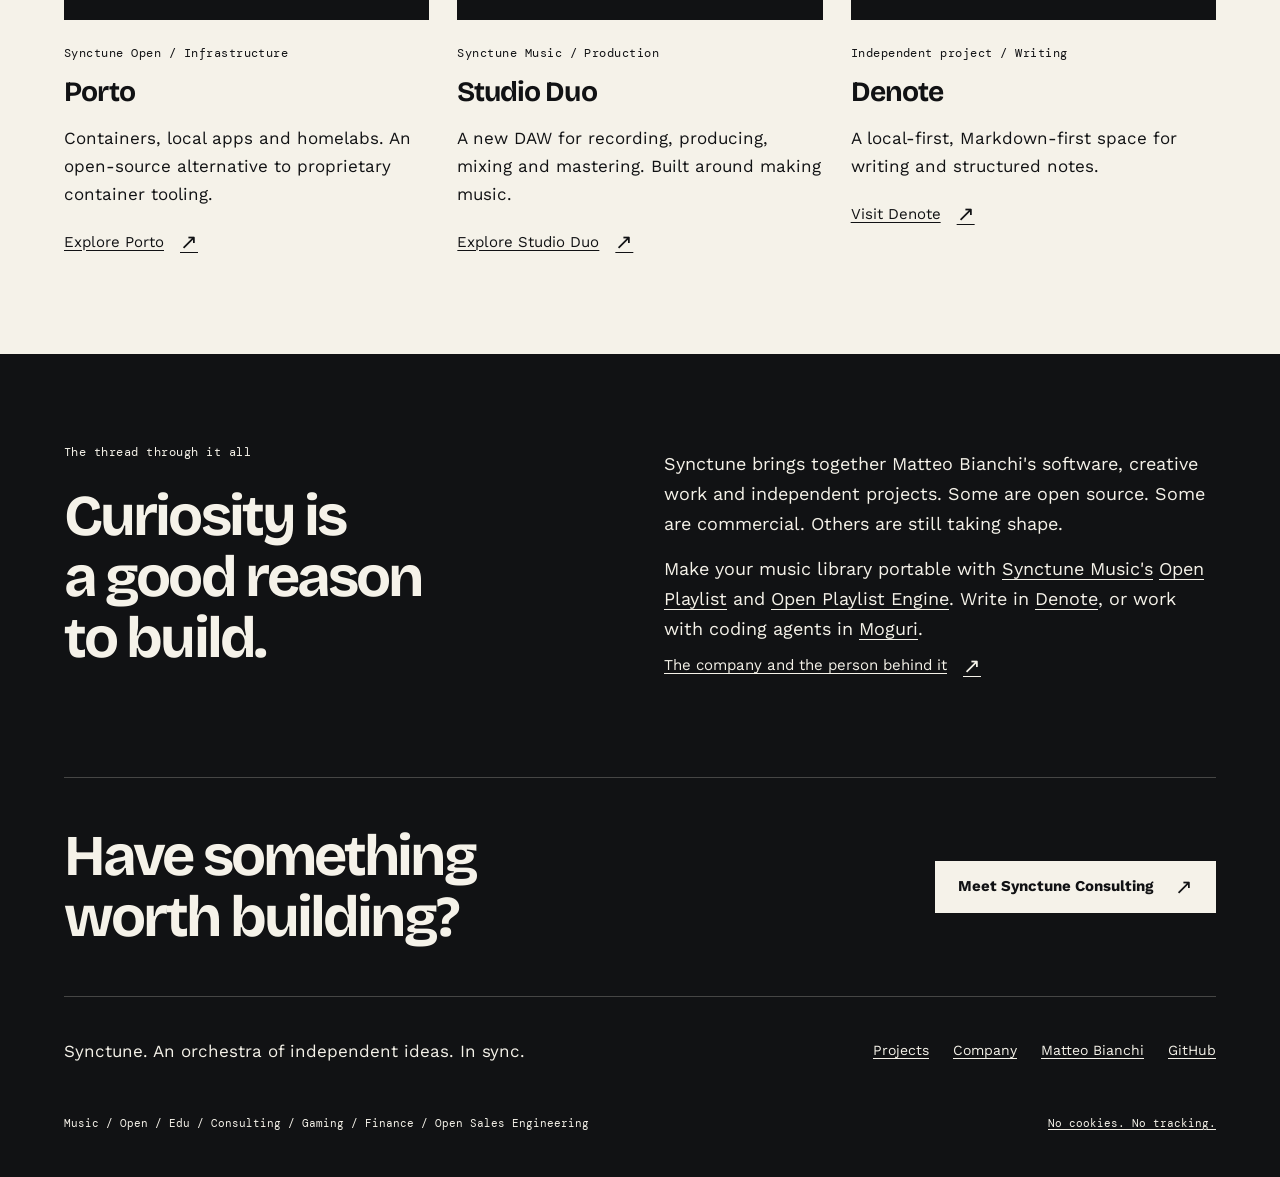
==== commit 73624938: "Add Open Sales Engineering to the Synctune portfolio" ====
--- a/index.html
+++ b/index.html
@@ -75,6 +75,11 @@
             <span><strong>Finance</strong><small>Know where it goes.</small></span>
             <span class="arrow" aria-hidden="true">&#8599;</span>
           </a>
+          <a class="route route-wide theme-sales-engineering" href="https://open-sales-engineering.synctune.it">
+            <img src="assets/branches/open-sales-engineering.svg" alt="" width="512" height="512">
+            <span><strong>Open Sales Engineering</strong><small>Tools for technical sales.</small></span>
+            <span class="arrow" aria-hidden="true">&#8599;</span>
+          </a>
         </nav>
       </div>
     </section>
@@ -131,7 +136,7 @@
         <a href="projects.html">Projects</a><a href="about.html">Company</a><a href="https://mbianchi.dev">Matteo Bianchi</a><a href="https://github.com/synctune-io">GitHub</a>
       </nav>
     </div>
-    <div class="footer-bottom"><span>Music / Open / Edu / Consulting / Gaming / Finance</span><a href="about.html#privacy">No cookies. No tracking.</a></div>
+    <div class="footer-bottom"><span>Music / Open / Edu / Consulting / Gaming / Finance / Open Sales Engineering</span><a href="about.html#privacy">No cookies. No tracking.</a></div>
   </footer>
 </body>
 </html>
--- a/assets/styles.css
+++ b/assets/styles.css
@@ -41,6 +41,7 @@
   --consulting: #FFB153;
   --gaming: #EB79F4;
   --finance: #7CE5B5;
+  --sales-engineering: #F2C94C;
   --rule: rgb(245 242 233 / 23%);
   --measure: 1280px;
   --gutter: clamp(20px, 5vw, 80px);
@@ -200,6 +201,7 @@
 .site-nav a {
   display: inline-flex;
   align-items: center;
+  gap: 8px;
   min-height: 44px;
   text-decoration: none;
   font-size: 0.94rem;
@@ -364,12 +366,35 @@
   box-shadow: inset 0 0 0 2px var(--branch, var(--signal));
 }
 
+.route.route-wide {
+  grid-column: 1 / -1;
+  display: grid;
+  grid-template-columns: 64px minmax(0, 1fr);
+  align-items: center;
+  min-height: 132px;
+  padding: 18px 60px 18px 18px;
+}
+
+.route.route-wide img {
+  margin-left: 0;
+}
+
+.route.route-wide strong {
+  font-size: clamp(1.125rem, 4vw, 1.5rem);
+}
+
+.route.route-wide .arrow {
+  top: 50%;
+  transform: translateY(-50%);
+}
+
 .theme-music { --branch: var(--music); }
 .theme-open { --branch: var(--open); }
 .theme-edu { --branch: var(--edu); }
 .theme-consulting { --branch: var(--consulting); }
 .theme-gaming { --branch: var(--gaming); }
 .theme-finance { --branch: var(--finance); }
+.theme-sales-engineering { --branch: var(--sales-engineering); }
 
 .section {
   padding-block: clamp(56px, 7vw, 96px);
@@ -478,6 +503,10 @@
 
 .branch-list span:not(.arrow) {
   flex: 1;
+}
+
+.branch-list .branch-wide {
+  grid-column: 1 / -1;
 }
 
 .page-intro {
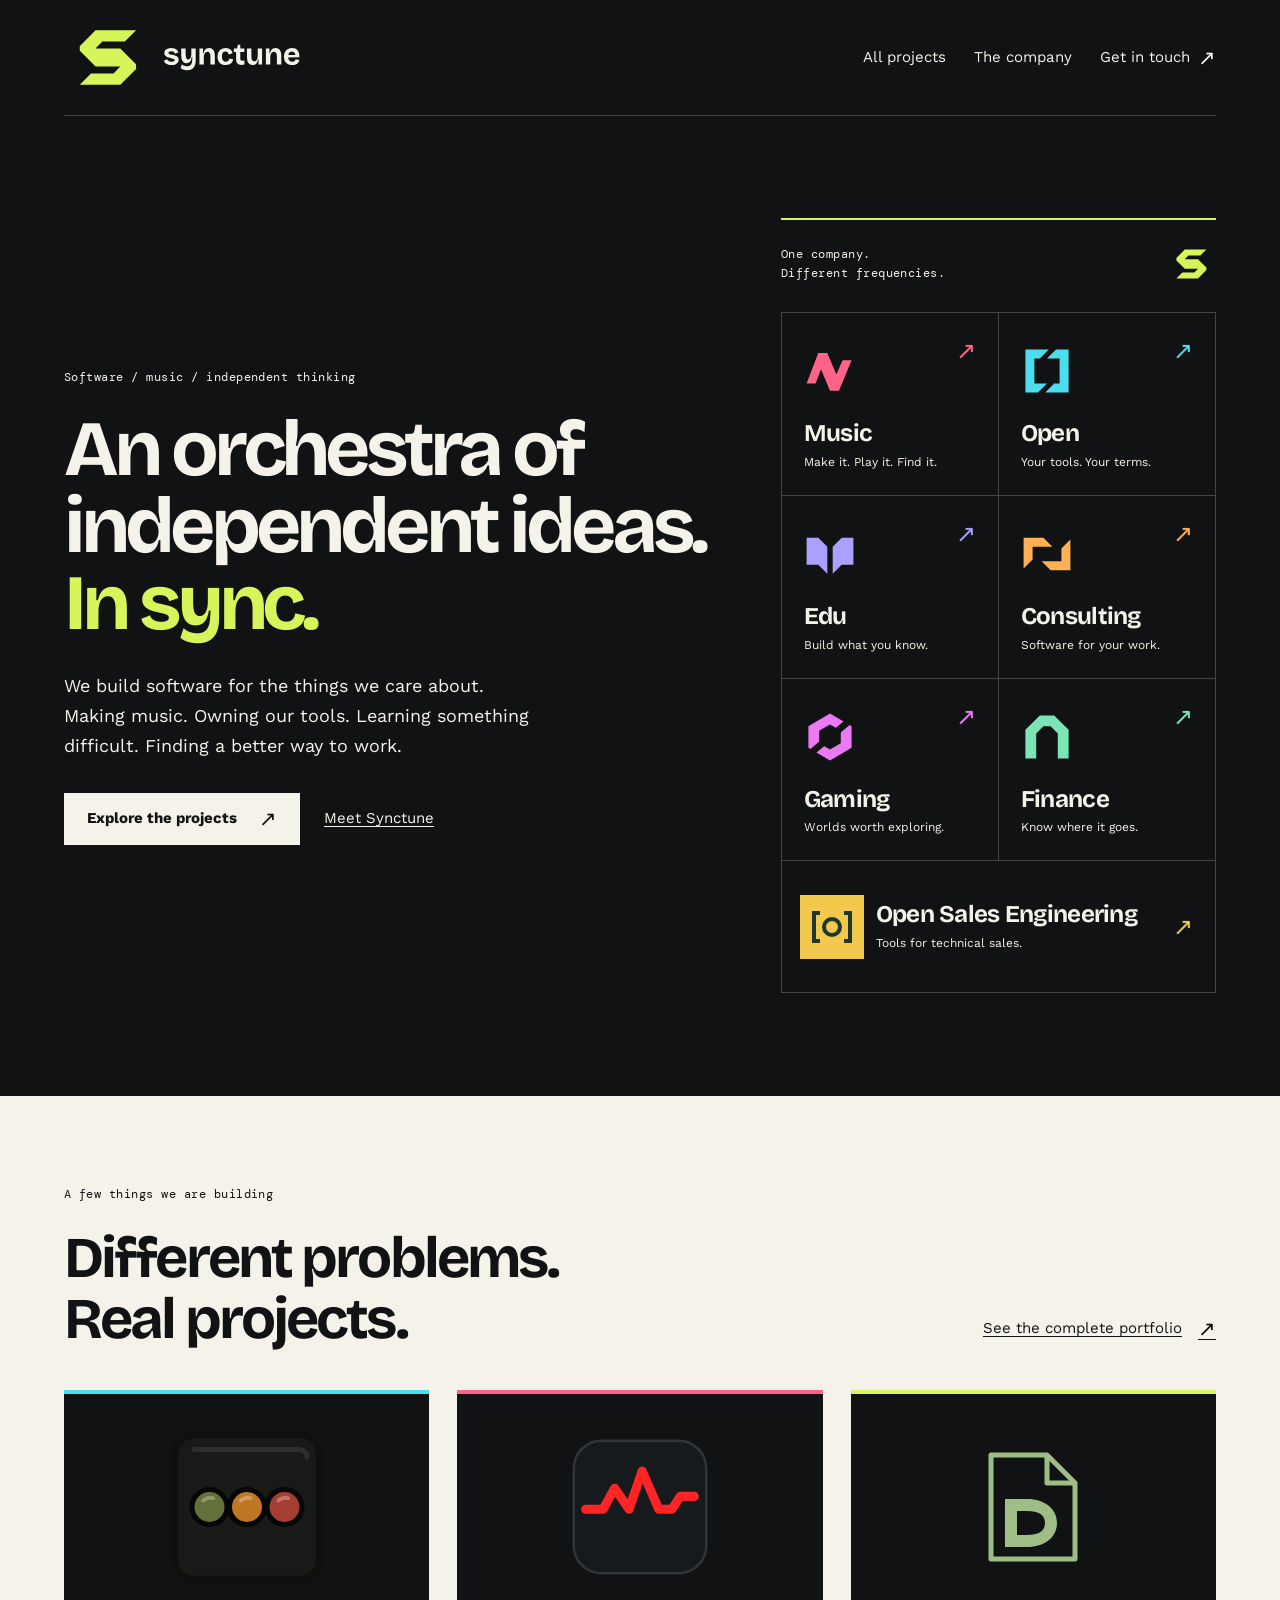
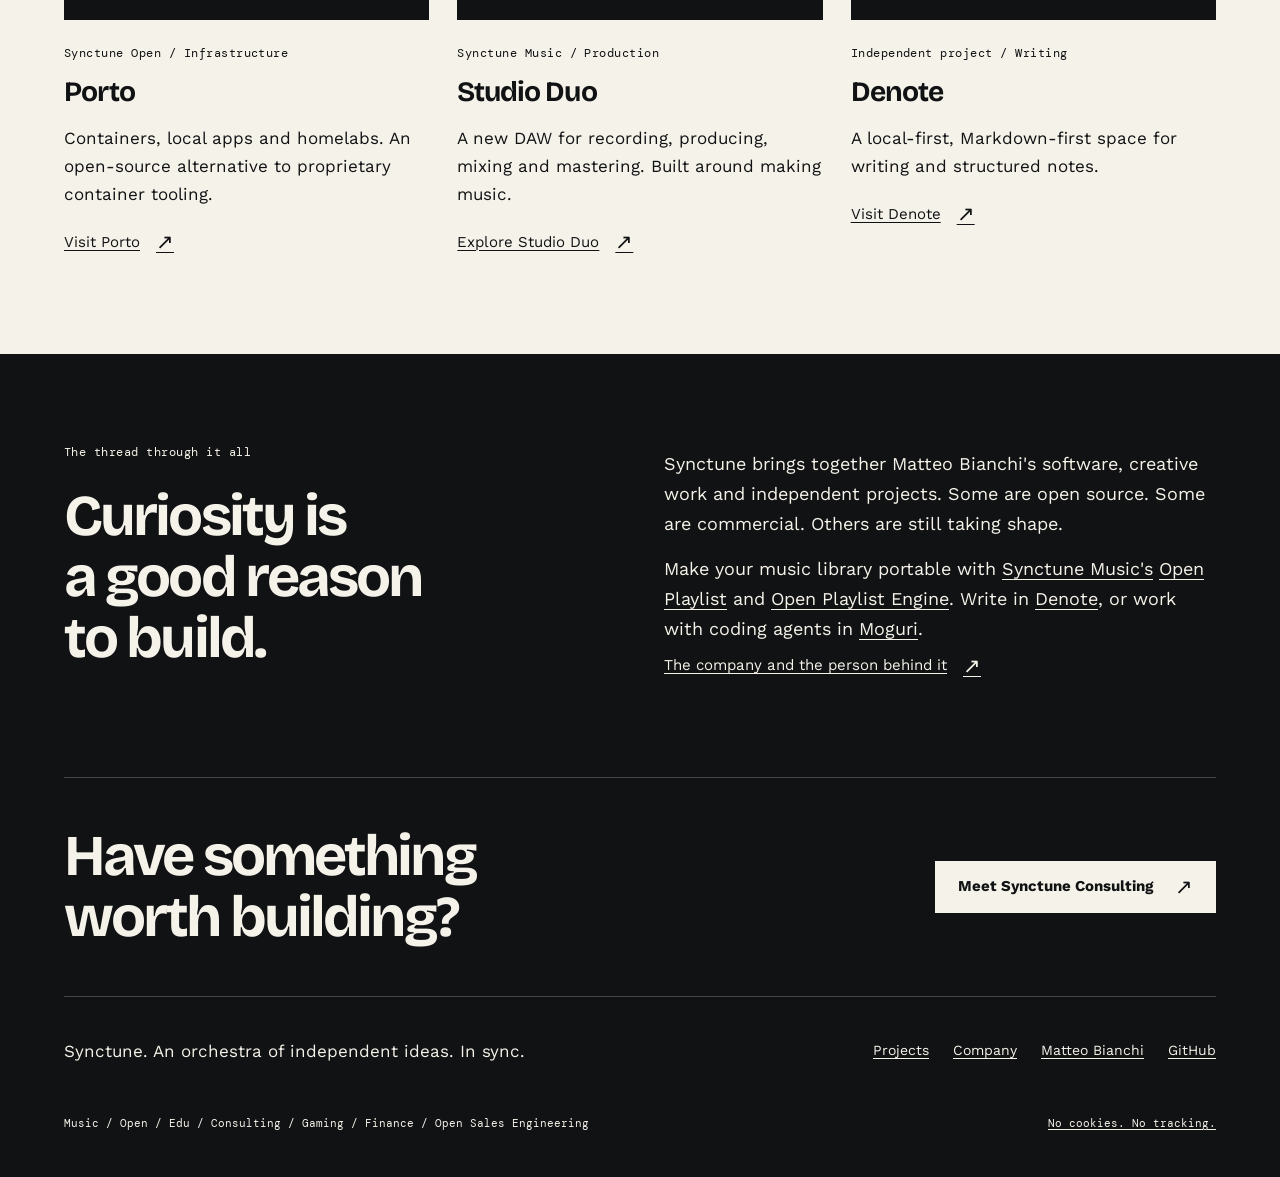
==== commit 405d175a: "Point the portfolio at current repos, sites and logos Link Porto, SendBox, SendBox Fleet, Stainless," ====
--- a/index.html
+++ b/index.html
@@ -91,11 +91,11 @@
         </div>
         <div class="featured-grid">
           <article class="featured theme-open">
-            <div class="featured-art"><img src="assets/projects/porto.png" alt="" width="1024" height="1024" loading="lazy"></div>
+            <div class="featured-art"><img src="assets/projects/porto.svg" alt="" width="64" height="64" loading="lazy"></div>
             <p class="meta">Synctune Open / Infrastructure</p>
             <h3>Porto</h3>
             <p>Containers, local apps and homelabs. An open-source alternative to proprietary container tooling.</p>
-            <a class="text-link" href="https://github.com/mbianchidev/porto">Explore Porto <span class="arrow" aria-hidden="true">&#8599;</span></a>
+            <a class="text-link" href="https://porto.synctune.it">Visit Porto <span class="arrow" aria-hidden="true">&#8599;</span></a>
           </article>
           <article class="featured theme-music">
             <div class="featured-art"><img src="assets/projects/studio-duo.svg" alt="" width="1024" height="1024" loading="lazy"></div>
--- a/assets/styles.css
+++ b/assets/styles.css
@@ -653,8 +653,15 @@
 }
 
 .project-card > a,
-.project-card > .availability {
+.project-card > .availability,
+.project-card > .card-links {
   margin-top: auto;
+}
+
+.card-links {
+  display: flex;
+  flex-wrap: wrap;
+  column-gap: 24px;
 }
 
 .availability {
